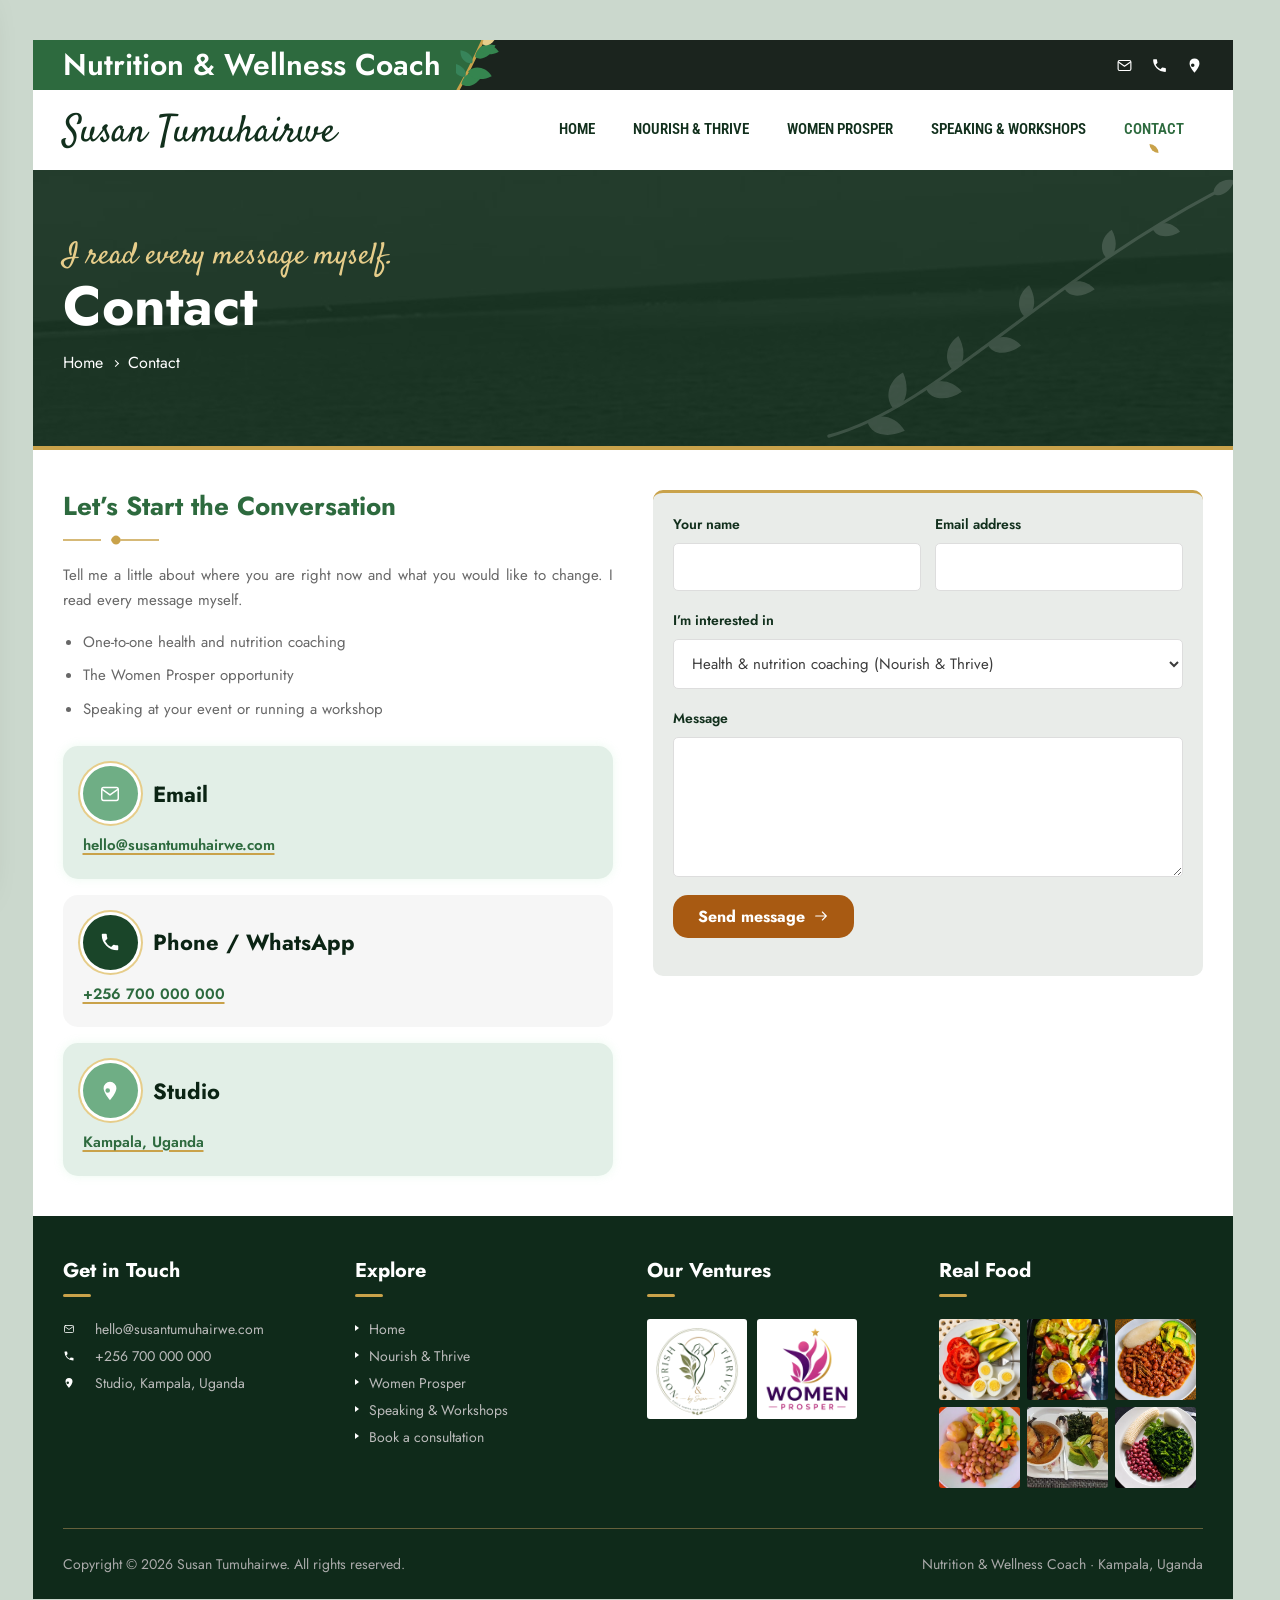
==== site/contact.html @ 92484adb "Susan Tumuhairwe website on the Skyline Blueprint Five-page static site (Home, Nourish & Thrive, Wom" ====
<!doctype html>
<html lang="en" data-venture="susan">
<head>
  <meta charset="utf-8">
  <meta name="viewport" content="width=device-width, initial-scale=1">
  <title>Contact | Susan Tumuhairwe</title>
  <meta name="description" content="Book a consultation with Susan Tumuhairwe, or ask about the Women Prosper opportunity, speaking and workshops.">
  <meta name="theme-color" content="#2d6a3e">
  <meta property="og:type" content="website">
  <meta property="og:title" content="Contact | Susan Tumuhairwe">
  <meta property="og:description" content="Book a consultation with Susan Tumuhairwe, or ask about the Women Prosper opportunity, speaking and workshops.">
  <meta property="og:image" content="https://cool-cannoli-89234f.netlify.app/images/og-cover.jpg">
  <meta property="og:image:width" content="1200">
  <meta property="og:image:height" content="630">
  <meta name="twitter:card" content="summary_large_image">
  <link rel="icon" href="favicon.svg" type="image/svg+xml">
  <link rel="preload" href="fonts/Jost-var-latin.woff2" as="font" type="font/woff2" crossorigin>
  <link rel="preload" href="fonts/Satisfy-latin.woff2" as="font" type="font/woff2" crossorigin>
  <link rel="preconnect" href="https://fonts.googleapis.com">
  <link rel="preconnect" href="https://fonts.gstatic.com" crossorigin>
  <link href="https://fonts.googleapis.com/css2?family=Roboto+Condensed:wght@600&display=swap" rel="stylesheet">
  <link rel="stylesheet" href="css/fonts.css">
  <link rel="stylesheet" href="css/tokens.css">
  <link rel="stylesheet" href="css/art.css">
  <link rel="stylesheet" href="css/base.css">
  <link rel="stylesheet" href="css/components.css">
  <link rel="stylesheet" href="css/responsive.css">
  <link rel="stylesheet" href="css/client.css">
  <script>document.documentElement.className += ' js';</script>
</head>
<body>
  <a class="skip-link" href="#main">Skip to content</a>
  <div class="site">
    <div class="topbar">
      <p class="topbar__title"><span class="topbar__text">Nutrition &amp; Wellness Coach</span><svg class="topbar__branch" viewBox="0 0 60 50" width="60" height="50" aria-hidden="true" focusable="false"><path class="tb-fill" d="M0 0 H27 C18 20 10 36 2 50 H0 Z"/><path class="tb-stem" d="M2 50 C10 36 18 20 27 0" fill="none"/><path class="tb-leaf" d="M0 0 C 5 -9 19 -12 30 -2 C 19 8 5 9 0 0 Z" transform="translate(5.4 44.0) rotate(-22) scale(0.82)"/><path class="tb-leaf2" d="M0 0 C 5 -9 19 -12 30 -2 C 19 8 5 9 0 0 Z" transform="translate(9.2 36.8) rotate(-128) scale(0.6)"/><path class="tb-leaf" d="M0 0 C 5 -9 19 -12 30 -2 C 19 8 5 9 0 0 Z" transform="translate(12.2 31.2) rotate(16) scale(0.8)"/><path class="tb-leaf2" d="M0 0 C 5 -9 19 -12 30 -2 C 19 8 5 9 0 0 Z" transform="translate(16.1 23.2) rotate(-128) scale(0.58)"/><path class="tb-leaf" d="M0 0 C 5 -9 19 -12 30 -2 C 19 8 5 9 0 0 Z" transform="translate(19.1 17.0) rotate(-26) scale(0.78)"/><path class="tb-leaf" d="M0 0 C 5 -9 19 -12 30 -2 C 19 8 5 9 0 0 Z" transform="translate(23.3 8.2) rotate(14) scale(0.66)"/><path class="tb-tip" d="M0 0 C 5 -9 19 -12 30 -2 C 19 8 5 9 0 0 Z" transform="translate(26.7 4.6) rotate(-34) scale(.62)"/></svg></p>
      <ul class="topbar__social"><li><a href="mailto:hello@susantumuhairwe.com" aria-label="Email Susan"><svg class="icon icon--stroke" aria-hidden="true"><use href="#i-mail"></use></svg></a></li><li><a href="tel:+256700000000" aria-label="Call Susan"><svg class="icon" aria-hidden="true"><use href="#i-phone"></use></svg></a></li><li><a href="https://maps.google.com/?q=Kampala,Uganda" aria-label="Studio location, Kampala"><svg class="icon" aria-hidden="true"><use href="#i-pin"></use></svg></a></li></ul>
    </div>
    <header class="header">
      <a class="brand" href="index.html" aria-label="Susan Tumuhairwe, home">
        <span class="brand__text">Susan Tumuhairwe</span>
      </a>
      <nav class="nav" aria-label="Primary">
        <ul class="nav__list"><li class="nav__item"><a class="nav__link" href="index.html">Home</a></li><li class="nav__item"><a class="nav__link" href="nourish-and-thrive.html">Nourish &amp; Thrive</a><ul class="panel"><li><a class="panel__link" href="nourish-and-thrive.html#approach">My approach</a></li><li><a class="panel__link" href="nourish-and-thrive.html#areas">Six areas I work in</a></li><li><a class="panel__link" href="nourish-and-thrive.html#meals">Real food, real meals</a></li><li><a class="panel__link" href="nourish-and-thrive.html#stories">Client stories</a></li></ul></li><li class="nav__item"><a class="nav__link" href="women-prosper.html">Women Prosper</a><ul class="panel"><li><a class="panel__link" href="women-prosper.html#gain">What you&rsquo;ll gain</a></li><li><a class="panel__link" href="women-prosper.html#stories">Success stories</a></li></ul></li><li class="nav__item"><a class="nav__link" href="speaking-and-workshops.html">Speaking &amp; Workshops</a><ul class="panel"><li><a class="panel__link" href="speaking-and-workshops.html#expertise">Areas of expertise</a></li><li><a class="panel__link" href="speaking-and-workshops.html#feedback">Client feedback</a></li></ul></li><li class="nav__item"><a class="nav__link" aria-current="page" href="contact.html">Contact</a></li></ul>
        <button class="icon-btn nav__toggle" type="button" aria-label="Open menu" data-drawer-open><svg class="icon icon--stroke" aria-hidden="true"><use href="#i-menu"></use></svg></button>
      </nav>
    </header>
    <section class="banner banner--branch" aria-label="Page title" style="background-image:url(images/banner-shore.jpg)">
      <div class="banner__text"><p class="banner__kicker">I read every message myself.</p><h1 class="banner__title">Contact</h1><ol class="crumbs"><li><a href="index.html">Home</a></li><li>Contact</li></ol></div>
      <span class="banner__branch" aria-hidden="true"></span>
    </section>
    <main id="main">
<section class="section container"><div class="grid grid--2 contact-layout" style="gap:40px;align-items:start">
          <div>
            <div class="prose">
              <h2 class="heading-blue">Let&rsquo;s Start the Conversation</h2>
              <p>Tell me a little about where you are right now and what you would like to change. I read every message myself.</p>
              <ul class="hide-m">
                <li>One-to-one health and nutrition coaching</li>
                <li>The Women Prosper opportunity</li>
                <li>Speaking at your event or running a workshop</li>
              </ul>
            </div>
            <div class="grid rail" data-rail="Contact details" style="gap:16px;margin-top:24px"><div class="infobox infobox--tint-blue"><span class="infobox__icon"><svg class="icon icon--stroke" aria-hidden="true"><use href="#i-mail"></use></svg></span><h3 class="infobox__title">Email</h3><p class="infobox__text"><a href="mailto:hello@susantumuhairwe.com">hello@susantumuhairwe.com</a></p></div><div class="infobox infobox--tint-grey infobox--dark-icon"><span class="infobox__icon"><svg class="icon" aria-hidden="true"><use href="#i-phone"></use></svg></span><h3 class="infobox__title">Phone / WhatsApp</h3><p class="infobox__text"><a href="tel:+256700000000">+256 700 000 000</a></p></div><div class="infobox infobox--tint-blue"><span class="infobox__icon"><svg class="icon" aria-hidden="true"><use href="#i-pin"></use></svg></span><h3 class="infobox__title">Studio</h3><p class="infobox__text"><a href="https://maps.google.com/?q=Kampala,Uganda">Kampala, Uganda</a></p></div></div>
          </div>
          <div class="panel-grey"><form class="form" name="contact" method="POST" action="contact.html" data-netlify="true" netlify-honeypot="bot-field" novalidate data-contact-form data-success="Thank you. Your message has been sent, and I will reply personally.">
            <input type="hidden" name="form-name" value="contact">
            <p class="visually-hidden"><label>Leave this empty: <input name="bot-field" tabindex="-1" autocomplete="off"></label></p>
            <div class="form__row">
              <div class="form__field"><label class="form__label" for="cf-name">Your name</label>
                <input class="form__input" id="cf-name" name="name" type="text" autocomplete="name" required>
                <p class="form__error" hidden>Please tell me your name.</p></div>
              <div class="form__field"><label class="form__label" for="cf-email">Email address</label>
                <input class="form__input" id="cf-email" name="email" type="email" autocomplete="email" inputmode="email" required>
                <p class="form__error" hidden>Please enter a valid email address.</p></div>
            </div>
            <div class="form__field"><label class="form__label" for="cf-topic">I&rsquo;m interested in</label>
              <select class="form__select form__input" id="cf-topic" name="topic" data-query-select="topic">
                <option value="coaching">Health &amp; nutrition coaching (Nourish &amp; Thrive)</option>
                <option value="prosper">The Women Prosper opportunity</option>
                <option value="speaking">Speaking or a workshop</option>
                <option value="other">Something else</option>
              </select></div>
            <div class="form__field"><label class="form__label" for="cf-message">Message</label>
              <textarea class="form__textarea form__input" id="cf-message" name="message" rows="4" required></textarea>
              <p class="form__error" hidden>Please add a short message.</p></div>
            <div><button class="btn-pill btn-pill--orange" type="submit">Send message <svg class="icon icon--stroke" aria-hidden="true"><use href="#i-arrow-right"></use></svg></button></div>
            <p class="form__status" role="status" aria-live="polite" data-form-status></p>
          </form></div>
        </div></section>
    </main>
    <footer class="footer">
      <div class="footer__grid">
        <div>
          <h3 class="footer__title">Get in Touch</h3>
          <ul class="footer__list">
            <li><svg class="icon icon--stroke" aria-hidden="true"><use href="#i-mail"></use></svg><a href="mailto:hello@susantumuhairwe.com">hello@susantumuhairwe.com</a></li>
            <li><svg class="icon" aria-hidden="true"><use href="#i-phone"></use></svg><a href="tel:+256700000000">+256 700 000 000</a></li>
            <li><svg class="icon" aria-hidden="true"><use href="#i-pin"></use></svg><a href="https://maps.google.com/?q=Kampala,Uganda">Studio, Kampala, Uganda</a></li>
          </ul>
        </div>
        <div>
          <h3 class="footer__title">Explore</h3>
          <ul class="footer__list footer__links">
            <li><a href="index.html">Home</a></li>
            <li><a href="nourish-and-thrive.html">Nourish &amp; Thrive</a></li>
            <li><a href="women-prosper.html">Women Prosper</a></li>
            <li><a href="speaking-and-workshops.html">Speaking &amp; Workshops</a></li>
            <li><a href="contact.html">Book a consultation</a></li>
          </ul>
        </div>
        <div>
          <h3 class="footer__title">Our Ventures</h3>
          <div class="footer__logos">
            <a href="nourish-and-thrive.html" aria-label="Nourish &amp; Thrive"><img src="images/logo-nourish-and-thrive.webp" alt="" loading="lazy" width="100" height="106"></a>
            <a href="women-prosper.html" aria-label="Women Prosper"><img src="images/logo-women-prosper.webp" alt="" loading="lazy" width="100" height="100"></a>
          </div>
        </div>
        <div class="footer__food">
          <h3 class="footer__title">Real Food</h3>
          <div class="footer__photos"><a href="nourish-and-thrive.html#meals"><img src="images/p013-meal-tomato-egg.webp" alt="Tomato, avocado and boiled egg" loading="lazy" width="81" height="81"></a><a href="nourish-and-thrive.html#meals"><img src="images/p010-meal-salad-box.webp" alt="Mixed salad lunch box" loading="lazy" width="81" height="81"></a><a href="nourish-and-thrive.html#meals"><img src="images/p014-meal-beans-posho.webp" alt="Beans, posho and avocado" loading="lazy" width="81" height="81"></a><a href="nourish-and-thrive.html#meals"><img src="images/p011-meal-beans-veg.webp" alt="Beans and mixed vegetables" loading="lazy" width="81" height="81"></a><a href="nourish-and-thrive.html#meals"><img src="images/p016-meal-fish-plantain.webp" alt="Fish stew and plantain" loading="lazy" width="81" height="81"></a><a href="nourish-and-thrive.html#meals"><img src="images/p012-meal-breakfast.webp" alt="A balanced breakfast plate" loading="lazy" width="81" height="81"></a></div>
        </div>
      </div>
      <div class="footer__small">
        <span>Copyright &copy; <span data-year>2026</span> Susan Tumuhairwe. All rights reserved.</span>
        <span>Nutrition &amp; Wellness Coach &middot; Kampala, Uganda</span>
      </div>
    </footer>
  </div>
  <div class="drawer-scrim" data-drawer-close></div>
  <aside class="drawer" aria-label="Menu">
    <div class="drawer__bar"><button class="drawer__close" type="button" aria-label="Close menu" data-drawer-close><svg class="icon icon--stroke" aria-hidden="true"><use href="#i-close"></use></svg></button></div>
    <ul class="drawer__list"><li class="drawer__item"><div class="drawer__row"><a class="drawer__link" href="index.html">Home</a></div></li><li class="drawer__item"><div class="drawer__row"><a class="drawer__link" href="nourish-and-thrive.html">Nourish &amp; Thrive</a><button class="drawer__more" type="button" aria-expanded="false" aria-label="Toggle Nourish &amp; Thrive submenu"><svg class="icon" aria-hidden="true"><use href="#i-chevron-right"></use></svg></button></div><div class="drawer__sub"><a href="nourish-and-thrive.html#approach">My approach</a><a href="nourish-and-thrive.html#areas">Six areas I work in</a><a href="nourish-and-thrive.html#meals">Real food, real meals</a><a href="nourish-and-thrive.html#stories">Client stories</a></div></li><li class="drawer__item"><div class="drawer__row"><a class="drawer__link" href="women-prosper.html">Women Prosper</a><button class="drawer__more" type="button" aria-expanded="false" aria-label="Toggle Women Prosper submenu"><svg class="icon" aria-hidden="true"><use href="#i-chevron-right"></use></svg></button></div><div class="drawer__sub"><a href="women-prosper.html#gain">What you&rsquo;ll gain</a><a href="women-prosper.html#stories">Success stories</a></div></li><li class="drawer__item"><div class="drawer__row"><a class="drawer__link" href="speaking-and-workshops.html">Speaking &amp; Workshops</a><button class="drawer__more" type="button" aria-expanded="false" aria-label="Toggle Speaking &amp; Workshops submenu"><svg class="icon" aria-hidden="true"><use href="#i-chevron-right"></use></svg></button></div><div class="drawer__sub"><a href="speaking-and-workshops.html#expertise">Areas of expertise</a><a href="speaking-and-workshops.html#feedback">Client feedback</a></div></li><li class="drawer__item"><div class="drawer__row"><a class="drawer__link" href="contact.html">Contact</a></div></li></ul>
  </aside>
  <nav class="tabbar" aria-label="Quick navigation"><a class="tabbar__item" href="index.html"><span class="tabbar__glyph"><svg class="icon icon--stroke" aria-hidden="true"><use href="#i-home"></use></svg></span><span class="tabbar__label">Home</span></a><a class="tabbar__item" href="nourish-and-thrive.html"><span class="tabbar__glyph"><img src="images/logo-nourish-and-thrive.webp" alt="" width="28" height="28"></span><span class="tabbar__label">Nourish</span></a><a class="tabbar__item" href="women-prosper.html"><span class="tabbar__glyph"><img src="images/logo-women-prosper.webp" alt="" width="28" height="28"></span><span class="tabbar__label">Prosper</span></a><a class="tabbar__item" href="speaking-and-workshops.html"><span class="tabbar__glyph"><svg class="icon icon--stroke" aria-hidden="true"><use href="#i-mic"></use></svg></span><span class="tabbar__label">Speaking</span></a><a class="tabbar__item" href="contact.html" aria-current="page"><span class="tabbar__glyph"><svg class="icon icon--stroke" aria-hidden="true"><use href="#i-chat"></use></svg></span><span class="tabbar__label">Contact</span></a></nav>
  <button class="to-top" type="button" aria-label="Back to top"><svg class="icon icon--stroke" aria-hidden="true"><use href="#i-arrow-up"></use></svg></button>
  <script src="js/icons.js"></script>
  <script src="js/main.js"></script>
  <script src="js/client.js"></script>
</body>
</html>
---- site/css/fonts.css ----
/* Self-hosted fonts.
   Jost (SIL Open Font License, ../fonts/Jost-OFL.txt): one variable file, weights 100 to 900, Latin subset, about 25 KB.
   Satisfy (Apache 2.0, ../fonts/Satisfy-LICENSE.txt): Latin subset, about 23 KB. Used ONLY for the name and quotations. */
@font-face {
  font-family: "Jost";
  src: url("../fonts/Jost-var-latin.woff2") format("woff2");
  font-weight: 100 900;
  font-style: normal;
  font-display: swap;
}
@font-face {
  font-family: "Satisfy";
  src: url("../fonts/Satisfy-latin.woff2") format("woff2");
  font-weight: 400;
  font-style: normal;
  font-display: swap;
}
---- site/css/tokens.css ----
/* ==========================================================================
   SUSAN TUMUHAIRWE: DESIGN TOKENS (Skyline Blueprint, rebranded)
   Single source of truth. Every colour, size, radius and shadow used by the
   components is defined here and measured from the reference site.
   Per client: change the BRAND block (and --backdrop-image). Page sprinkles are at the bottom.
   ========================================================================== */

:root {
  /* ---------- BRAND (swap these per client) ---------- */
  --c-primary:       #2d6a3e;  /* links, headings accent, active states, table headers */
  --c-primary-2:     #2f7142;  /* buttons, active tabs, mobile bar (near-identical twin) */
  --c-accent:        #35854f;  /* hover, highlights */
  --c-navy:          #12301d;  /* nav text, strong headings, buttons text */
  --c-navy-deep:     #0f2a1a;  /* footer background */
  --c-nav-active:    #2d6a3e;  /* active / hover menu item */

  /* Tile ramp: five steps, dark anchor first, then light to deep */
  --c-tile-1:        #000000;
  --c-tile-2:        #37845a;
  --c-tile-3:        #2d6a3e;
  --c-tile-4:        #235a34;
  --c-tile-5:        #1a4529;

  /* ---------- SPRINKLE (small accents only; the palette above stays green on every page) ---------- */
  --c-gold:          #c9a24a;  /* the gold arc in both logos */
  --c-gold-deep:     #8f6410;
  --c-sprinkle:      #c9a24a;  /* accent used for leaf marks, dividers, rail dots, the banner tagline: gold by default */
  --c-sprinkle-soft: #e6cd8a;  /* the same accent, light enough to read on dark green */

  /* ---------- NEUTRALS ---------- */
  --c-ink:           #1b241e;  /* top bar, search overlay */
  --c-ink-line:      #2f3d34;  /* footer divider */
  --c-banner-fallback:#1d2b22; /* banner colour behind the photo */
  --c-text:          #676767;  /* body copy */
  --c-text-strong:   #3c3c3c;
  --c-text-table:    #606060;
  --c-text-muted:    #999999;
  --c-text-on-dark:  #bbbbbb;  /* footer links */
  --c-text-on-dark-2:#aaaaaa;  /* footer small print */
  --c-surface:       #ffffff;
  --c-surface-grey:  #e9ece9;  /* quick-link strip, grey panels */
  --c-surface-row:   #eef0ee;  /* table rows */
  --c-surface-soft:  #f4f6f4;  /* idle accordion, button rows */
  --c-surface-warm:  #f6f3ee;  /* sidebar widget box */
  --c-line:          #e6e6e6;
  --c-frame:         #c1b9b3;  /* 5px frame around feature photos */

  /* ---------- TINTS & SEMANTIC ---------- */
  --c-tint-blue:     rgba(111, 174, 133, 0.20);
  --c-tint-grey:     rgba(207, 207, 207, 0.20);
  --c-icon-circle:   #6fae85;  /* light-blue icon disc */
  --c-infobox-title: #0b2414;
  --c-cta-orange:    #a85a12;
  --c-cta-blue:      #2f7142;
  --c-download:      #2f7142;  /* file-library download button */
  --c-readmore:      #2f7142;  /* "Read More" on post lists */

  /* News category chips (overlay bar = same colour at 50%) */
  --c-chip-trending: #2f7d4b;
  --c-chip-media:    #a8306f;
  --c-chip-events:   #a85a12;
  --c-caption-bar:   rgba(18, 48, 29, 0.55);
  --c-bar-trending:  #1a4529;  /* caption bar base for the first news category */
  --c-on-dark-hover: #bfe3c9;  /* link hover on dark photo areas (breadcrumbs) */
  --c-photo-bg:      #dfe7e0;  /* flat fill shown behind photos until they load / when missing */
  --c-line-warm:     #e7e2da;  /* hairlines inside the warm sidebar widget */
  --c-file-pdf:      #c80000;  /* file-type badges (universal conventions) */
  --c-file-doc:      #2b579a;
  --c-file-xls:      #217346;
  --c-error:         #b3261e;  /* form validation */
  --c-border-input:  #dddddd;

  /* ---------- TYPE ---------- */
  --font-body:  "Jost", system-ui, -apple-system, "Segoe UI", Arial, sans-serif;
  --font-nav:   "Roboto Condensed", "Arial Narrow", Arial, sans-serif;
  --font-script: "Satisfy", "Segoe Script", "Brush Script MT", cursive;   /* the name Susan Tumuhairwe, and quotations only */

  --fs-banner-title: 55px;   /* inner-page H1 (lh 71.5px) */
  --fs-topbar:       30px;   /* organisation name on the top bar */
  --fs-h2:           30px;   /* article / post titles */
  --fs-h-section:    26px;   /* in-content blue headings */
  --fs-h-card:       22px;   /* service card + info box titles */
  --fs-tile:         21px;   /* quick-link tile titles */
  --fs-footer-h:     20px;
  --fs-lead:         17px;   /* side menu, team role */
  --fs-btn:          16px;
  --fs-body:         15px;   /* body + nav */
  --fs-small:        14px;   /* table cells, footer, mega-menu links */
  --fs-xs:           13px;   /* file library, widgets */

  --lh-body:   1.7;          /* 25.5px at 15px */
  --lh-service: 27px;

  /* ---------- LAYOUT ---------- */
  --page-w:        1200px;   /* the boxed white page */
  --page-gap-top:  40px;     /* sky visible above the box */
  --gutter:        30px;     /* inner side padding => 1140px content column */
  --topbar-h:      50px;
  --header-h:      80px;
  --banner-h:      280px;
  --hero-h:        435px;
  --section-pad:   40px;
  --tile-w:        228px;
  --tile-h:        246px;
  --sidebar-w:     319px;
  --sidemenu-w:    276px;

  /* ---------- SHAPE ---------- */
  --r-xs:   3px;    /* tiles, post images, widget box, accordion */
  --r-sm:   4px;    /* read-more */
  --r-md:   5px;    /* search button */
  --r-lg:   8px;    /* download button */
  --r-card: 10px;   /* info boxes */
  --r-pill: 15px;   /* CTA buttons, tabs, feature cards, photo frame */
  --r-round: 100%;  /* icon discs, portraits, header icon buttons */

  /* ---------- ELEVATION ---------- */
  --sh-header: 0 0 30px 0 rgba(0, 0, 0, 0.20);   /* sticky header + mega menu */
  --sh-card:   0 0 40px 0 rgba(0, 0, 0, 0.10);   /* service cards, round badges */
  --sh-soft:   0 0 10px 0 rgba(0, 0, 0, 0.15);
  --sh-tint:   0 0 10px 0 rgba(150, 229, 170, 0.18);
  --sh-drawer: 0 0 35px -10px rgba(0, 0, 0, 0.25);

  /* ---------- MOTION ---------- */
  --t-fast:  0.2s linear;       /* menus */
  --t-base:  0.3s ease-in-out;  /* tiles, cards */
  --t-drawer: 0.3s ease-out;    /* mobile drawer */

  /* ---------- PAGE BACKDROP ---------- */
  /* Flat colour by default. For a client with a suitable wide, calm photo (2400px+),
     set --backdrop-image: url("../img/backdrop.jpg"). No gradients anywhere in the system. */
  --c-backdrop:      #cbd8cd;
  --backdrop-image:  none;
  --hero-image:      none;     /* per-slide photos are set inline on each .hero__slide */
  --banner-image:    none;     /* per-page: style="--banner-image:url(img/banner.jpg)" (pre-darkened photo) */
}

/* ==========================================================================
   PAGE SPRINKLES: <html data-venture="...">. The palette is the same green on every page.
   Each venture page borrows ONE small accent from its logo. Flat colours only.
   ========================================================================== */
:root[data-venture="nourish"] {            /* Nourish & Thrive: the olive leaf of its logo */
  --c-sprinkle: #8aa64a; --c-sprinkle-soft: #d3e3a4;
}
:root[data-venture="prosper"] {            /* Women Prosper: the pink of its logo (never the purple) */
  --c-cta-orange: #a8306f; --c-sprinkle: #d05a9e; --c-sprinkle-soft: #f4bddb;
}
---- site/css/art.css ----
/* GENERATED by tools/make_art.py: do not edit by hand. Flat shapes only, no gradients. */
:root {
  --art-divider: url("data:image/svg+xml,%3Csvg xmlns=%22http://www.w3.org/2000/svg%22 viewBox=%220 0 96 14%22%3E%3Cpath d=%22M0 7H38M58 7H96%22 stroke=%22%23000%22 stroke-width=%221.4%22/%3E%3Cpath d=%22M48 7 C 46 1 40 1 38 7 C 40 13 46 13 48 7 Z%22 fill=%22%23000%22 transform=%22translate(10 0)%22/%3E%3C/svg%3E");
  --art-branch:  url("data:image/svg+xml,%3Csvg xmlns=%22http://www.w3.org/2000/svg%22 viewBox=%220 0 420 280%22%3E%3Cpath d=%22M10 270 C120 240 220 120 400 24%22 fill=%22none%22 stroke=%22%23000%22 stroke-width=%223.2%22 stroke-linecap=%22round%22/%3E%3Cpath d=%22M0 0 C 5 -9 19 -12 30 -2 C 19 8 5 9 0 0 Z%22 fill=%22%23000%22 transform=%22translate(49.3 255.5) rotate(17.4) scale(1.29)%22/%3E%3Cpath d=%22M0 0 C 5 -9 19 -12 30 -2 C 19 8 5 9 0 0 Z%22 fill=%22%23000%22 transform=%22translate(75.5 242.1) rotate(-71.3) scale(1.26)%22/%3E%3Cpath d=%22M0 0 C 5 -9 19 -12 30 -2 C 19 8 5 9 0 0 Z%22 fill=%22%23000%22 transform=%22translate(108.7 221.8) rotate(8.7) scale(1.21)%22/%3E%3Cpath d=%22M0 0 C 5 -9 19 -12 30 -2 C 19 8 5 9 0 0 Z%22 fill=%22%23000%22 transform=%22translate(136.0 203.1) rotate(-77.4) scale(1.17)%22/%3E%3Cpath d=%22M0 0 C 5 -9 19 -12 30 -2 C 19 8 5 9 0 0 Z%22 fill=%22%23000%22 transform=%22translate(171.4 177.2) rotate(5.3) scale(1.12)%22/%3E%3Cpath d=%22M0 0 C 5 -9 19 -12 30 -2 C 19 8 5 9 0 0 Z%22 fill=%22%23000%22 transform=%22translate(208.9 149.2) rotate(-78.7) scale(1.08)%22/%3E%3Cpath d=%22M0 0 C 5 -9 19 -12 30 -2 C 19 8 5 9 0 0 Z%22 fill=%22%23000%22 transform=%22translate(248.8 119.8) rotate(6.2) scale(1.03)%22/%3E%3Cpath d=%22M0 0 C 5 -9 19 -12 30 -2 C 19 8 5 9 0 0 Z%22 fill=%22%23000%22 transform=%22translate(291.9 89.6) rotate(-76.1) scale(0.98)%22/%3E%3Cpath d=%22M0 0 C 5 -9 19 -12 30 -2 C 19 8 5 9 0 0 Z%22 fill=%22%23000%22 transform=%22translate(338.5 59.4) rotate(10.3) scale(0.93)%22/%3E%3Cpath d=%22M0 0 C 5 -9 19 -12 30 -2 C 19 8 5 9 0 0 Z%22 fill=%22%23000%22 transform=%22translate(400.0 24.0) rotate(-28.1) scale(0.84)%22/%3E%3C/svg%3E");
}
---- site/css/base.css ----
/* ==========================================================================
   SKYLINE BLUEPRINT: BASE (reset, typography, page shell)
   ========================================================================== */

*, *::before, *::after { box-sizing: border-box; }

html { scroll-behavior: smooth; -webkit-text-size-adjust: 100%; }

body {
  margin: 0;
  font-family: var(--font-body);
  font-size: var(--fs-body);
  font-weight: 400;
  line-height: var(--lh-body);
  color: var(--c-text);
  background-color: var(--c-backdrop);
  background-image: var(--backdrop-image);
  background-size: cover;
  background-position: center top;
  background-attachment: fixed;
  background-repeat: no-repeat;
  -webkit-font-smoothing: antialiased;
}

img, svg, video { max-width: 100%; }
img { display: block; height: auto; }

a { color: var(--c-primary); text-decoration: none; transition: color var(--t-fast); }
a:hover { color: var(--c-accent); }

h1, h2, h3, h4, h5, h6 {
  font-family: var(--font-body);
  font-weight: 700;
  color: var(--c-navy);
  line-height: 1.25;
  margin: 0 0 14px;
}
p { margin: 0 0 16px; }
ul, ol { margin: 0 0 16px; padding-left: 20px; }
hr { border: 0; border-top: 1px solid var(--c-line); margin: 24px 0; }

:focus-visible { outline: 3px solid var(--c-accent); outline-offset: 2px; }

.skip-link {
  position: absolute; left: -999px; top: 8px; z-index: 100000;
  background: var(--c-ink); color: #fff; padding: 10px 16px; border-radius: var(--r-xs);
}
.skip-link:focus { left: 8px; color: #fff; }

.visually-hidden {
  position: absolute !important; width: 1px; height: 1px; overflow: hidden;
  clip: rect(0 0 0 0); white-space: nowrap;
}

/* ---------- Icons (inline SVG sprite injected by js/icons.js) ---------- */
.icon { width: 1em; height: 1em; fill: currentColor; flex: none; vertical-align: -0.125em; }
.icon--stroke { fill: none; stroke: currentColor; stroke-width: 1.6; stroke-linecap: round; stroke-linejoin: round; }

/* ---------- Page shell ---------- */
/* The boxed white page that floats over the backdrop */
.site {
  width: min(var(--page-w), 100%);
  margin: var(--page-gap-top) auto;
  background: var(--c-surface);
  position: relative;
}

[id] { scroll-margin-top: 96px; }  /* anchors clear the sticky header */

.container { padding-left: var(--gutter); padding-right: var(--gutter); }

.section { padding-top: var(--section-pad); padding-bottom: var(--section-pad); }
.section--flush-top { padding-top: 0; }
.section--grey { background: var(--c-surface-grey); }

/* Grid helpers */
.grid { display: grid; gap: 20px; }
.grid--2 { grid-template-columns: repeat(2, minmax(0, 1fr)); }
.grid--3 { grid-template-columns: repeat(3, minmax(0, 1fr)); }
.grid--4 { grid-template-columns: repeat(4, minmax(0, 1fr)); }
.grid--center { align-items: center; }

/* ---------- Prose ---------- */
.prose { color: var(--c-text); }
.prose p { text-align: justify; line-height: 25.5px; }
.prose a:not([class]) { text-decoration: underline; }
.prose ul { list-style: disc; }
.prose li { margin-bottom: 8px; }
.prose h2, .prose h3 { color: var(--c-primary); font-size: var(--fs-h-section); }

.heading-blue {
  color: var(--c-primary);
  font-size: var(--fs-h-section);
  font-weight: 700;
  margin-bottom: 16px;
}
.heading-centre { text-align: center; }

/* Feature photo: 15px radius, warm 5px frame */
.photo-frame {
  border-radius: var(--r-pill);
  border: 5px solid var(--c-frame);
  width: 100%;
  object-fit: cover;
}
---- site/css/components.css ----
/* ==========================================================================
   SKYLINE BLUEPRINT: COMPONENTS
   Every value traces to tokens.css. Measurements come from the reference
   site at 1200px page width.
   ========================================================================== */

/* ======================================================================
   1. TOP BAR: organisation name on an angled accent tab + social icons
   ====================================================================== */
.topbar {
  height: var(--topbar-h);
  background: var(--c-ink);
  display: flex; align-items: stretch; justify-content: space-between;
  overflow: hidden;
}
.topbar__title {
  display: flex; align-items: center;
  margin: 0;
  padding: 0 64px 0 var(--gutter);
  background: var(--c-primary);
  color: #fff;
  font-family: var(--font-body);
  font-size: var(--fs-topbar);
  font-weight: 600;
  line-height: 1;
  white-space: nowrap;
  /* 26deg slant on the right edge: tan(26deg) x 50px = 24px */
  clip-path: polygon(0 0, 100% 0, calc(100% - 24px) 100%, 0 100%);
}
.topbar__social { display: flex; align-items: center; gap: 18px; list-style: none; margin: 0; padding: 0 var(--gutter) 0 0; }
.topbar__social a { display: grid; place-items: center; color: #fff; font-size: 17px; }
.topbar__social a:hover { color: var(--c-accent); }

/* ======================================================================
   2. HEADER + PRIMARY NAV
   ====================================================================== */
.header {
  height: var(--header-h);
  background: var(--c-surface);
  display: flex; align-items: center; justify-content: space-between;
  padding: 0 var(--gutter);
  position: relative;
  z-index: 50;
}
.header__spacer { height: 0; }

.brand { display: flex; align-items: center; gap: 10px; color: var(--c-navy); }
.brand:hover { color: var(--c-navy); }
.brand img, .brand svg { height: 56px; width: auto; }
.brand__text { font-weight: 700; font-size: 20px; line-height: 1.1; }

.nav { display: flex; align-items: center; height: 100%; }
.nav__list { display: flex; height: 100%; list-style: none; margin: 0; padding: 0; }
.nav__item { position: relative; height: 100%; }
.nav__link {
  display: flex; align-items: center; height: 100%;
  padding: 0 19px;
  font-family: var(--font-nav);
  font-size: var(--fs-body);
  font-weight: 600;
  text-transform: uppercase;
  color: var(--c-navy);
  position: relative;
}
.nav__link:hover,
.nav__item:hover > .nav__link,
.nav__link[aria-current="page"] { color: var(--c-nav-active); }
.nav__link[aria-current="page"]::after {
  content: ""; position: absolute; left: 19px; right: 19px; bottom: 22px; height: 2px;
  background: var(--c-nav-active);
}

/* Header icon buttons: 40px circle with a thin navy ring */
.icon-btn {
  display: grid; place-items: center;
  width: 40px; height: 40px; flex: none;
  border: 1px solid var(--c-navy); border-radius: var(--r-round);
  background: transparent; color: var(--c-navy);
  font-size: 14px; cursor: pointer;
  transition: background var(--t-fast), color var(--t-fast);
}
.icon-btn:hover { background: var(--c-navy); color: #fff; }
.nav__search { margin-left: 14px; }
.nav__toggle { display: none; }

/* Dropdown + mega panel (white, soft shadow, slides up 10px) */
.panel {
  position: absolute; top: 100%; left: 0; z-index: 6;
  min-width: 260px;
  background: var(--c-surface);
  box-shadow: var(--sh-header);
  opacity: 0; visibility: hidden; transform: translateY(10px);
  transition: transform var(--t-fast), opacity var(--t-fast), visibility var(--t-fast);
  list-style: none; margin: 0; padding: 20px 0;
}
.nav__item:hover > .panel,
.nav__item:focus-within > .panel { opacity: 1; visibility: visible; transform: none; }

/* Two-column mega panel, 645px wide, pinned to the header not the item */
.nav__item--mega { position: static; }
.panel--mega {
  left: 58px; width: 645px; min-width: 0; padding: 0;
  display: grid; grid-template-columns: 1fr 1fr;
}
.panel__col { padding: 0 0 20px; list-style: none; margin: 0; }
.panel__col + .panel__col { border-left: 1px solid var(--c-line); }
.panel__heading {
  display: block; padding: 30px 20px 0; margin-bottom: 20px;
  font-size: 18px; line-height: 22px; font-weight: 400; color: var(--c-navy);
}
.panel__list { list-style: none; margin: 0; padding: 0; }
.panel__link {
  display: block; position: relative;
  padding: 5px 20px 6px 36px;
  font-size: var(--fs-small); line-height: 22px; color: var(--c-text);
}
.panel__link::before {
  content: ""; position: absolute; left: 22px; top: 12px;
  border-left: 4px solid currentColor; border-top: 3px solid transparent; border-bottom: 3px solid transparent;
}
.panel__link:hover { color: var(--c-primary); }

/* Sticky header: JS adds .is-stuck once the top bar scrolls away */
.header.is-stuck {
  position: fixed; top: 0; left: 50%; transform: translateX(-50%);
  width: min(var(--page-w), 100%);
  z-index: 999;
  box-shadow: var(--sh-header);
  animation: stuck-in .25s ease-out;
}
@keyframes stuck-in { from { opacity: .6; } to { opacity: 1; } }

/* ======================================================================
   3. SEARCH OVERLAY: full screen dark, centred field, close at top right
   ====================================================================== */
.search-overlay {
  position: fixed; inset: 0; z-index: 999999;
  background: rgba(37, 38, 40, 0.99);
  display: grid; place-items: center;
  opacity: 0; visibility: hidden; transition: opacity .25s, visibility .25s;
}
.search-overlay.is-open { opacity: 1; visibility: visible; }
.search-overlay__form {
  display: flex; width: min(832px, calc(100% - 40px)); height: 50px;
  border: 1px solid var(--c-primary);
}
.search-overlay__input {
  flex: 1; min-width: 0; background: transparent; border: 0; outline: 0;
  padding: 0 20px; color: #fff; font: 400 21px var(--font-body);
}
.search-overlay__input::placeholder { color: rgba(255,255,255,.7); }
.search-overlay__go { width: 83px; background: transparent; border: 0; color: #fff; font-size: 18px; cursor: pointer; }
.search-overlay__close {
  position: absolute; top: 30px; right: 30px; width: 20px; height: 20px;
  background: none; border: 0; color: #fff; font-size: 20px; cursor: pointer; padding: 0;
}

/* ======================================================================
   4. MOBILE DRAWER: 270px from the left, blue 40px bar with close
   ====================================================================== */
.drawer-scrim {
  position: fixed; inset: 0; z-index: 9998; background: #000;
  opacity: 0; visibility: hidden; transition: opacity var(--t-drawer), visibility var(--t-drawer);
}
.drawer {
  position: fixed; top: 0; bottom: 0; left: 0; z-index: 9999;
  width: 270px; background: #fff; box-shadow: var(--sh-drawer);
  transform: translateX(-105%); transition: transform var(--t-drawer);
  overflow-y: auto;
}
body.drawer-open .drawer { transform: none; }
body.drawer-open .drawer-scrim { opacity: .5; visibility: visible; }
.drawer__bar { height: 40px; background: var(--c-primary-2); display: flex; justify-content: flex-end; align-items: center; padding: 0 14px; }
.drawer__close { background: none; border: 0; color: #fff; font-size: 14px; cursor: pointer; padding: 6px; }
.drawer__list { list-style: none; margin: 0; padding: 0; }
.drawer__row { display: flex; border-bottom: 1px solid var(--c-line); }
.drawer__link { flex: 1; display: block; padding: 14px; font-size: var(--fs-small); line-height: 20px; font-weight: 700; color: var(--c-text); }
.drawer__more { width: 45px; background: none; border: 0; color: var(--c-text); cursor: pointer; font-size: 11px; }
.drawer__sub { display: none; list-style: none; margin: 0; padding: 0 0 8px 14px; background: #fafafa; border-bottom: 1px solid var(--c-line); }
.drawer__sub a { display: block; padding: 8px 14px; font-size: 13px; color: var(--c-text); }
.drawer__item.is-open > .drawer__sub { display: block; }
.drawer__item.is-open .drawer__more .icon { transform: rotate(90deg); }

/* ======================================================================
   5. HERO SLIDER (home)
   ====================================================================== */
.hero { position: relative; height: var(--hero-h); overflow: hidden; background: var(--c-banner-fallback); }
.hero__slide {
  position: absolute; inset: 0; opacity: 0; transition: opacity .9s ease;
  background-size: cover; background-position: center; background-image: var(--hero-image);
}
.hero__slide.is-active { opacity: 1; }
.hero__caption {
  position: absolute; left: 0; right: 0; bottom: 0;
  min-height: 60px; padding: 12px var(--gutter);
  display: flex; align-items: center; justify-content: center; text-align: center;
  background: var(--c-caption-bar); color: #fff;
  font-size: 14px; font-weight: 700; text-transform: uppercase; letter-spacing: .02em; line-height: 1.35;
}
.hero__caption a { color: #fff; }
.hero__dots { position: absolute; right: 16px; top: 16px; display: flex; gap: 8px; }
.hero__dot { width: 10px; height: 10px; border-radius: 50%; border: 0; padding: 0; background: rgba(255,255,255,.55); cursor: pointer; }
.hero__dot[aria-current="true"] { background: #fff; }

/* ======================================================================
   6. QUICK-LINK TILES: five-up strip on grey, ramped blue
   ====================================================================== */
.quick { background: var(--c-surface-grey); padding: 19px var(--gutter) 20px; }
.quick__grid { display: grid; grid-template-columns: repeat(5, minmax(0, 1fr)); gap: 0; }
.tile {
  display: block; min-height: var(--tile-h);
  padding: 40px 40px 24px;
  color: #fff; transition: transform var(--t-base), filter var(--t-base);
}
.tile:hover { color: #fff; transform: translateY(-4px); filter: brightness(1.08); position: relative; z-index: 1; }
.tile__icon { display: block; width: 55px; height: 55px; margin-bottom: 25px; }
.tile__icon .icon { width: 100%; height: 100%; stroke-width: 1.5; }
.tile__title { margin: 0; color: #fff; font-size: var(--fs-tile); line-height: 24px; font-weight: 700; }
.tile:nth-child(1) { background: var(--c-tile-1); }
.tile:nth-child(2) { background: var(--c-tile-2); }
.tile:nth-child(3) { background: var(--c-tile-3); }
.tile:nth-child(4) { background: var(--c-tile-4); }
.tile:nth-child(5) { background: var(--c-tile-5); }

/* ======================================================================
   7. NEWS MOSAIC (home): 740x360 lead + two 360x170, category chips
   ====================================================================== */
.mosaic { display: grid; grid-template-columns: 740fr 360fr; grid-template-rows: 170px 170px; gap: 20px; padding: 40px 10px; }
.mosaic__lead { grid-row: 1 / span 2; }
.mosaic__item { position: relative; overflow: hidden; background: var(--c-photo-bg) center/cover no-repeat; min-height: 170px; }
.chip {
  position: absolute; z-index: 2; top: 12px; left: 12px;
  display: inline-block; padding: 0 10px; height: 23px; line-height: 23px;
  font-size: 11px; color: #fff; background: var(--c-chip-trending);
}
.mosaic__lead .chip { height: 25px; line-height: 25px; font-size: 14px; left: 25px; }
.chip--media  { background: var(--c-chip-media); }
.chip--events { background: var(--c-chip-events); }
.mosaic__bar {
  position: absolute; z-index: 2; left: 0; right: 0; bottom: 0;
  padding: 6px 15px; min-height: 45px; display: flex; align-items: center;
  background: color-mix(in srgb, var(--bar, var(--c-bar-trending)) 50%, transparent);
}
.mosaic__lead .mosaic__bar { min-height: 58px; padding: 10px 30px; }
.mosaic__bar a { color: #fff; font-size: 14px; font-weight: 700; line-height: 1.3; }
.mosaic__lead .mosaic__bar a { font-size: 16px; }
.mosaic__item[data-cat="media"]  { --bar: var(--c-chip-media); }
.mosaic__item[data-cat="events"] { --bar: var(--c-chip-events); }
.mosaic__item[data-cat="trending"] { --bar: var(--c-bar-trending); }

/* ======================================================================
   8. INNER-PAGE BANNER + BREADCRUMBS
   ====================================================================== */
.banner {
  height: var(--banner-h);
  display: flex; align-items: center;
  padding: 0 var(--gutter);
  background-color: var(--c-banner-fallback);
  background-image: var(--banner-image);
  background-size: cover; background-position: center;
  color: #fff; position: relative; overflow: hidden;
}
.banner__title { margin: 0; color: #fff; font-size: var(--fs-banner-title); line-height: 71.5px; font-weight: 700; }
.crumbs { display: flex; flex-wrap: wrap; align-items: center; gap: 4px; list-style: none; margin: 6px 0 0; padding: 0; font-size: 16px; line-height: 27px; color: #fff; }
.crumbs a { color: #fff; }
.crumbs a:hover { color: var(--c-on-dark-hover); }
.crumbs li + li::before {
  content: ""; display: inline-block; width: 5px; height: 5px; margin: 0 10px 2px 6px;
  border-right: 1.5px solid #fff; border-top: 1.5px solid #fff; transform: rotate(45deg);
}
/* Decorative aircraft placeholder, remove when a photo is set */
.banner__text { position: relative; z-index: 1; }
.banner__art { position: absolute; right: 0; top: 0; bottom: 0; width: 48%; opacity: .55; pointer-events: none; }

/* ======================================================================
   9. BUTTONS
   ====================================================================== */
.btn-pill {                        /* CTA buttons in content: orange / blue */
  display: inline-flex; align-items: center; gap: 8px;
  padding: 8px 25px; border: 0; border-radius: var(--r-pill);
  font: 700 var(--fs-btn)/27px var(--font-body); color: #fff; background: var(--c-cta-blue);
  cursor: pointer; transition: filter var(--t-fast), transform var(--t-fast);
}
.btn-pill:hover { color: #fff; filter: brightness(1.08); transform: translateY(-1px); }
.btn-pill--orange { background: var(--c-cta-orange); }
.btn-pill--blue   { background: var(--c-cta-blue); }
.btn-row { display: flex; flex-wrap: wrap; gap: 20px; margin-top: 20px; }

.btn-dark {                        /* "Search" in file library */
  display: inline-flex; align-items: center; justify-content: center;
  padding: 15px 20px; border: 0; border-radius: var(--r-md);
  background: #000; color: #fff; font: 600 var(--fs-body)/1 var(--font-body); cursor: pointer;
}
.btn-dark:hover { background: var(--c-navy); color: #fff; }

.btn-download {
  display: inline-flex; align-items: center; justify-content: center; gap: 8px;
  width: 140px; height: 32px; padding: 5px; border-radius: var(--r-lg);
  background: var(--c-download); color: #fff; font-size: var(--fs-xs);
}
.btn-download:hover { color: #fff; filter: brightness(1.12); }

.btn-readmore {
  display: inline-block; padding: 6px 12px; border-radius: var(--r-sm);
  background: var(--c-readmore); color: #fff; font-size: var(--fs-small); line-height: 20px;
}
.btn-readmore:hover { color: #fff; filter: brightness(1.08); }

/* ======================================================================
   10. INFO BOX / TINT CARD (Vision, Mission, Core Values, contacts)
   ====================================================================== */
.infobox {
  display: grid; grid-template-columns: 55px 1fr; column-gap: 15px; align-content: start;
  padding: 20px; border-radius: var(--r-card); background: #fff;
}
.infobox:hover { animation: pulse-soft .6s ease-in-out; }   /* reference tags these "hover pulse" */
@keyframes pulse-soft { 25% { transform: scale(1.04); } 75% { transform: scale(.97); } }
.infobox__icon {
  grid-row: 1; display: grid; place-items: center; width: 55px; height: 55px;
  border-radius: var(--r-round); background: var(--c-icon-circle); color: #fff; font-size: 22px;
}
.infobox__title { grid-column: 2; align-self: center; margin: 0; font-size: var(--fs-h-card); line-height: 36px; color: var(--c-infobox-title); }
.infobox__text { grid-column: 1 / -1; margin: 12px 0 0; font-size: var(--fs-body); line-height: 25.5px; }
.infobox--tint-blue { background: var(--c-tint-blue); border-radius: var(--r-pill); box-shadow: var(--sh-tint); }
.infobox--tint-grey { background: var(--c-tint-grey); border-radius: var(--r-pill); }
.infobox--dark-icon .infobox__icon { background: var(--c-tile-5); }

.panel-grey { background: var(--c-surface-grey); border-radius: var(--r-card); padding: 20px; }

/* ======================================================================
   11. PILL TABS
   ====================================================================== */
.tabs__nav { display: flex; flex-wrap: wrap; justify-content: center; gap: 10px; list-style: none; margin: 0 0 20px; padding: 0; }
.tabs__tab {
  display: inline-flex; align-items: center; gap: 8px;
  padding: 10px 20px; border: 0; border-radius: var(--r-pill);
  background: #fff; color: var(--c-navy); font: 700 var(--fs-body)/25px var(--font-body); cursor: pointer;
  transition: background var(--t-fast), color var(--t-fast);
}
.tabs__tab[aria-selected="true"] { background: var(--c-primary-2); color: #fff; }
.tabs__panel[hidden] { display: none; }

/* ======================================================================
   12. ACCORDION
   ====================================================================== */
.accordion { display: grid; gap: 10px; }
.accordion__head {
  width: 100%; display: flex; align-items: center; justify-content: space-between; gap: 16px;
  padding: 22px 26px 22px 34px; border: 0; border-radius: var(--r-xs);
  background: var(--c-surface-soft); color: #333; text-align: left;
  font: 700 14px/30px var(--font-body); cursor: pointer;
}
.accordion__head[aria-expanded="true"] { background: var(--c-primary); color: #fff; }
.accordion__head .icon { transition: transform var(--t-fast); }
.accordion__head[aria-expanded="true"] .icon { transform: rotate(180deg); }
.accordion__body { padding: 33px 35px 11px 33px; font-size: var(--fs-body); line-height: 25px; }
.accordion__body[hidden] { display: none; }

/* ======================================================================
   13. SPEC TABLE (airfield facts): blue header row, grey body rows
   ====================================================================== */
.spec { display: grid; grid-template-columns: repeat(3, minmax(0, 1fr)); gap: 5px; }
.spec__table { width: 100%; border-collapse: separate; border-spacing: 0; background: var(--c-surface-row); align-self: start; }
.spec__table th {
  padding: 15px 20px; text-align: left; background: var(--c-primary); color: #fff;
  font-size: var(--fs-btn); font-weight: 600; line-height: 25px;
}
.spec__table td { padding: 15px 20px; font-size: var(--fs-small); line-height: 23.8px; color: var(--c-text-table); border-bottom: 1px solid #fff; }
.spec__table td strong { color: var(--c-navy); font-weight: 600; }

/* ======================================================================
   14. FILE LIBRARY: search row + document table
   ====================================================================== */
.filesearch { display: flex; gap: 8px; margin-bottom: 20px; }
.filesearch__field { position: relative; flex: 1; }
.filesearch__field .icon { position: absolute; left: 14px; top: 50%; transform: translateY(-50%); color: var(--c-text-muted); font-size: 14px; }
.filesearch__input {
  width: 100%; height: 49px; padding: 0 14px 0 38px;
  border: 1px solid #ddd; border-radius: var(--r-md);
  font: 400 var(--fs-small) var(--font-body); color: var(--c-text);
}
.filesearch__input:focus { outline: 0; border-color: var(--c-primary); box-shadow: 0 0 0 3px rgba(3,103,209,.18); }

.files { width: 100%; border-collapse: collapse; }
.files th {
  padding: 15px 0 15px 10px; text-align: left; font-size: var(--fs-xs); font-weight: 400; color: #666;
  background: #f7f7f7; border-top: 1px solid var(--c-line); border-bottom: 1px solid var(--c-line);
}
.files td { padding: 15px 0 15px 10px; font-size: var(--fs-xs); color: var(--c-text-muted); border-bottom: 1px solid var(--c-line); vertical-align: middle; }
.files tr:hover td { background: #fafafa; }
.files__name { display: flex; align-items: center; gap: 12px; }
.files__name a { color: var(--c-text-table); font-size: var(--fs-xs); }
.files__name a:hover { color: var(--c-primary); }
.files__type { flex: none; width: 24px; height: 28px; border-radius: 2px; background: var(--c-file-pdf); color: #fff; display: grid; place-items: center; font-size: 8px; font-weight: 700; letter-spacing: .02em; }
.files__type--doc { background: var(--c-file-doc); }
.files__type--xls { background: var(--c-file-xls); }

/* ======================================================================
   15. SERVICE CARDS (3-up): photo, round badge, title, copy, arrow bar
   ====================================================================== */
.services { display: grid; grid-template-columns: repeat(3, minmax(0, 1fr)); gap: 30px; }
.service {
  background: #fff; padding: 20px; box-shadow: var(--sh-card);
  display: flex; flex-direction: column; transition: transform var(--t-base);
}
.service:hover { transform: translateY(-4px); }
.service__media { flex: none; position: relative; aspect-ratio: 4 / 3; background: var(--c-photo-bg); }
.service__media img { position: absolute; inset: 0; width: 100%; height: 100%; object-fit: cover; }  /* absolute so portrait photos never stretch the 4:3 box */
.service__badge {
  position: absolute; right: 14px; bottom: -35px; width: 70px; height: 70px;
  border-radius: var(--r-round); background: #fff; box-shadow: var(--sh-card);
  display: grid; place-items: center; color: var(--c-primary); font-size: 28px;
}
.service__body { padding: 38px 22px 31px; flex: 1; }
.service__title { margin: 0 0 13px; font-size: var(--fs-h-card); line-height: 25px; color: var(--c-navy); }
.service__text { margin: 0; line-height: var(--lh-service); }
.service__more {
  position: relative; display: flex; align-items: center; height: 54px; padding-left: 25px;
  background: var(--c-surface-soft); color: var(--c-navy); font-weight: 700; overflow: hidden;
}
.service__more::after {                    /* angled blue arrow tab */
  content: ""; position: absolute; right: 0; top: 0; bottom: 0; width: 54px;
  background: var(--c-primary); clip-path: polygon(30% 0, 100% 0, 100% 100%, 0 100%);
  transition: width var(--t-base);
}
.service__more .icon { position: absolute; right: 12px; z-index: 1; color: #fff; font-size: 18px; }
.service:hover .service__more::after { width: 100%; clip-path: none; }
.service:hover .service__more { color: #fff; }
.service:hover .service__more span { position: relative; z-index: 1; }

/* ======================================================================
   16. SIDE MENU + POST LIST
   ====================================================================== */
.layout-menu { display: grid; grid-template-columns: var(--sidemenu-w) minmax(0, 1fr); gap: 30px; align-items: start; }
.sidemenu { list-style: none; margin: 0; padding: 0; }
.sidemenu li { margin-bottom: 9px; }
.sidemenu a {
  display: flex; align-items: center; justify-content: space-between;
  padding: 14px 22px; background: #fff; border: 1px solid var(--c-line);
  font-size: var(--fs-lead); font-weight: 700; color: var(--c-navy); line-height: 30px;
  transition: background var(--t-fast), color var(--t-fast);
}
.sidemenu a:hover { color: var(--c-primary); }
.sidemenu a[aria-current="page"] { background: var(--c-primary-2); border-color: var(--c-primary-2); color: #fff; }
.sidemenu .icon { font-size: 11px; }

.post-list { display: grid; gap: 30px; }
.post-row { display: grid; grid-template-columns: 210px minmax(0, 1fr); gap: 20px; align-items: start; }
.post-row__thumb { aspect-ratio: 4 / 3; background: var(--c-photo-bg); border-radius: var(--r-xs); overflow: hidden; }
.post-row__thumb img { width: 100%; height: 100%; object-fit: cover; }
.post-row__title { margin: 0 0 8px; font-size: 25px; line-height: 36px; font-weight: 600; text-transform: uppercase; }
.post-row__title a { color: var(--c-primary); }
.post-row__excerpt { margin: 0 0 10px; text-align: justify; }

/* ======================================================================
   17. TEAM / PORTRAITS
   ====================================================================== */
.person { text-align: center; }
.person__photo { width: 260px; height: 260px; max-width: 100%; margin: 0 auto 24px; border-radius: var(--r-round); object-fit: cover; background: var(--c-photo-bg); }
.person__name { margin: 0; font-size: 18px; line-height: 22px; color: var(--c-navy); }
.person__role { display: inline-flex; align-items: center; gap: 10px; margin-top: 8px; font-size: var(--fs-body); font-weight: 500; color: var(--c-primary); }
.person__role::after { content: ""; width: 25px; height: 2px; background: #000; }
.person--lead .person__photo { width: 500px; height: 500px; }
.person--lead .person__name { font-size: 24px; line-height: 28px; }
.person--lead .person__role { font-size: var(--fs-lead); }
.team-grid { display: grid; grid-template-columns: repeat(4, minmax(0, 1fr)); gap: 40px 20px; margin-top: 60px; }

/* ======================================================================
   18. CONTACT CARDS
   ====================================================================== */
.contacts { display: grid; grid-template-columns: repeat(2, minmax(0, 1fr)); gap: 40px; }
.contacts__group-title { margin: 0 0 20px; font-size: 25px; line-height: 36px; color: var(--c-primary); }
.contacts__cards { display: grid; grid-template-columns: repeat(2, minmax(0, 1fr)); gap: 30px 20px; }
.contact-card { padding: 10px; border-radius: var(--r-pill); background: var(--c-tint-blue); box-shadow: var(--sh-tint); }
.contact-card--grey { background: var(--c-tint-grey); box-shadow: none; }
.contact-card__title { margin: 6px 5px 10px; text-align: center; font-size: var(--fs-xs); line-height: 25px; color: var(--c-primary); }
.contact-card__row { display: flex; gap: 10px; align-items: flex-start; padding: 4px 8px; font-size: 12px; line-height: 20px; }
.contact-card__row .icon { margin-top: 3px; color: var(--c-primary-2); font-size: 14px; }

/* ======================================================================
   19. BLOG: sidebar widget, post card, article
   ====================================================================== */
.layout-sidebar { display: grid; grid-template-columns: var(--sidebar-w) minmax(0, 1fr); gap: 30px; align-items: start; }
.widget-box { padding: 30px 25px; border-radius: var(--r-xs); background: var(--c-surface-warm); margin-bottom: 30px; }
.widget-box__title { margin: 0 0 20px; font-size: 29px; line-height: 1.1; color: var(--c-primary); }
.widget-box__title--small { font-size: 14px; letter-spacing: .08em; text-transform: uppercase; color: var(--c-navy); display: flex; align-items: center; gap: 8px; }
.widget-box__title--small::before { content: ""; width: 14px; height: 2px; background: var(--c-primary); }
.widget-list { list-style: none; margin: 0; padding: 0; }
.widget-list li { padding: 10px 0; border-bottom: 1px solid var(--c-line-warm); }
.widget-list a { color: var(--c-text); font-weight: 600; line-height: 27px; }
.widget-list a:hover { color: var(--c-primary); }

.post-card { background: #fff; box-shadow: var(--sh-card); margin-bottom: 30px; }
.post-card__media { aspect-ratio: 784 / 415; border-radius: 3px 3px 0 0; overflow: hidden; background: var(--c-photo-bg); }
.post-card__media img { width: 100%; height: 100%; object-fit: cover; }
.post-card__body { padding: 30px; }
.post-card__title { margin: 0 0 20px; font-size: var(--fs-h2); line-height: 1.3; }
.post-card__title a { color: var(--c-navy); }
.post-card__title a:hover { color: var(--c-primary); }
.post-card__meta { font-size: var(--fs-xs); color: var(--c-text-muted); margin-bottom: 12px; }

.article__media { aspect-ratio: 1140 / 640; background: var(--c-photo-bg); margin-bottom: 30px; overflow: hidden; }
.article__media img { width: 100%; height: 100%; object-fit: cover; }
.article__title { font-size: var(--fs-h2); line-height: 1.3; margin-bottom: 20px; }

/* ======================================================================
   20. FOOTER: deep navy, four columns, thin divider, small print
   ====================================================================== */
.footer { background: var(--c-navy-deep); color: var(--c-text-on-dark); font-size: var(--fs-small); line-height: 20px; }
.footer__grid { display: grid; grid-template-columns: repeat(4, minmax(0, 1fr)); gap: 29px; padding: 40px var(--gutter) 40px; }
.footer__title { margin: 0 0 30px; font-size: var(--fs-footer-h); line-height: 30px; font-weight: 700; color: #fff; }
.footer a { color: var(--c-text-on-dark); }
.footer a:hover { color: #fff; }
.footer__list { list-style: none; margin: 0; padding: 0; }
.footer__list li { padding: 0 0 7px 32px; position: relative; }
.footer__list li > .icon { position: absolute; left: 0; top: 4px; color: #fff; font-size: 12px; }
.footer__links li { padding-left: 14px; }
.footer__links li::before {
  content: ""; position: absolute; left: 0; top: 6px;
  border-left: 4px solid #fff; border-top: 3px solid transparent; border-bottom: 3px solid transparent;
}
.footer__photos { display: grid; grid-template-columns: repeat(3, 81px); gap: 7px; }
.footer__photos img, .footer__photos span { width: 81px; height: 81px; border-radius: var(--r-xs); object-fit: cover; background: var(--c-photo-bg); }
.footer__feed { background: #fff; border-radius: var(--r-xs); height: 150px; display: grid; place-items: center; color: #555; font-size: 12px; text-align: center; padding: 10px; }
.footer__small {
  display: flex; flex-wrap: wrap; justify-content: space-between; gap: 10px 40px;
  margin: 0 var(--gutter); padding: 25px 0; border-top: 1px solid var(--c-ink-line);
  color: var(--c-text-on-dark-2);
}
.footer__small a { color: var(--c-text-on-dark-2); }
.footer__small a:hover { color: #fff; }

/* ======================================================================
   21. BACK TO TOP
   ====================================================================== */
.to-top {
  position: fixed; right: 20px; bottom: 20px; z-index: 900;
  width: 41px; height: 41px; display: grid; place-items: center;
  background: var(--c-primary); color: #fff; font-size: 18px; border: 0; border-radius: var(--r-xs); cursor: pointer;
  opacity: 0; visibility: hidden; transition: opacity var(--t-fast), visibility var(--t-fast), background var(--t-fast);
}
.to-top.is-visible { opacity: 1; visibility: visible; }
.to-top:hover { background: var(--c-accent); color: #fff; }

/* ======================================================================
   22. SCROLL-IN MOTION (subtle; disabled by reduced-motion)
   ====================================================================== */
.js .reveal { opacity: 0; transform: translateY(18px); transition: opacity .6s ease, transform .6s ease; }
.js .reveal.is-in { opacity: 1; transform: none; }

/* ======================================================================
   23. CONTACT FORM
   ====================================================================== */
.form { display: grid; gap: 18px; }
.form__field { display: grid; gap: 6px; }
.form__label { font-size: var(--fs-small); font-weight: 600; color: var(--c-navy); }
.form__input, .form__select, .form__textarea {
  width: 100%; padding: 12px 14px; border: 1px solid var(--c-border-input); border-radius: var(--r-md);
  background: #fff; color: var(--c-text-strong); font: 400 var(--fs-body)/1.5 var(--font-body);
}
.form__textarea { min-height: 140px; resize: vertical; }
.form__input:focus, .form__select:focus, .form__textarea:focus { border-color: var(--c-primary); }
.form__input[aria-invalid="true"], .form__textarea[aria-invalid="true"] { border-color: var(--c-error); }
.form__error { margin: 0; font-size: var(--fs-xs); color: var(--c-error); }
.form__status { margin: 0; font-weight: 600; }
.form__status.is-ok { color: var(--c-primary); }
.form__status.is-error { color: var(--c-error); }

/* ======================================================================
   24. PHOTO GALLERY (uniform squares with a short caption)
   ====================================================================== */
.gallery { display: grid; grid-template-columns: repeat(4, minmax(0, 1fr)); gap: 20px; margin: 0; padding: 0; list-style: none; }
.gallery__item { margin: 0; }
.gallery__item img { width: 100%; aspect-ratio: 1; object-fit: cover; border-radius: var(--r-xs); background: var(--c-photo-bg); }
.gallery__cap { margin-top: 8px; font-size: var(--fs-small); line-height: 20px; color: var(--c-text); }

/* ======================================================================
   25. UTILITIES AND PHOTO VARIANTS
   ====================================================================== */
.text-centre { text-align: center; }
.btn-row--centre { justify-content: center; }
.section-intro { max-width: 760px; margin: 0 auto 28px; text-align: center; }
.section-intro p { text-align: center; }
/* Transparent cut-out portraits sit on a flat tint instead of a photo background */
.photo-frame--cutout { background: var(--c-photo-bg); object-fit: contain; object-position: center bottom; }
.service__media--cutout { background: var(--c-photo-bg); }
.service__media--cutout img { object-fit: contain; object-position: center bottom; }
.lede { font-size: var(--fs-lead); font-weight: 700; color: var(--c-navy); }
---- site/css/responsive.css ----
/* ==========================================================================
   SKYLINE BLUEPRINT: RESPONSIVE
   Breakpoints mirror the reference site's own media queries:
     >= 1200  full boxed page (default styles)
     <= 1024  tablet landscape: tighter grids
     <= 767   phone / tablet portrait: drawer menu, single column
     <= 480   small phone: smaller type
   ========================================================================== */

@media (max-width: 1200px) {
  .site { margin-top: 0; }
}

@media (max-width: 1024px) {
  .quick__grid { grid-template-columns: repeat(3, minmax(0, 1fr)); }
  .tile { padding: 32px 28px 20px; }
  .quick__grid .tile:nth-child(4) { grid-column: auto; }
  .services { grid-template-columns: repeat(2, minmax(0, 1fr)); }
  .team-grid { grid-template-columns: repeat(3, minmax(0, 1fr)); }
  .grid--4 { grid-template-columns: repeat(2, minmax(0, 1fr)); }
  .footer__grid { grid-template-columns: repeat(2, minmax(0, 1fr)); }
  .spec { grid-template-columns: repeat(2, minmax(0, 1fr)); }
  .nav__link { padding: 0 11px; font-size: 14px; }
  .nav__link[aria-current="page"]::after { left: 11px; right: 11px; }
  .person--lead .person__photo { width: 380px; height: 380px; }
}


@media (max-width: 767px) {
  /* Header collapses to logo + two round buttons; list lives in the drawer */
  .topbar { display: none; }
  .nav__list { display: none; }
  .nav__toggle { display: grid; order: -1; margin-right: 10px; }
  .nav { gap: 0; }

  .header { height: 80px; }

  .hero { height: 300px; }
  .hero__caption { font-size: 11px; min-height: 48px; padding: 8px 16px; }

  /* Tiles stack as full-width 96px rows: icon left, label right */
  .quick { padding: 20px; }
  .quick__grid { grid-template-columns: 1fr; gap: 10px; }
  .tile { display: flex; align-items: center; gap: 20px; min-height: 96px; padding: 12px 20px; }
  .tile__icon { width: 44px; height: 44px; margin: 0; }
  .tile__title { font-size: 19px; font-weight: 600; line-height: 22px; }

  .mosaic { grid-template-columns: 1fr; grid-template-rows: none; padding: 20px; }
  .mosaic__lead { grid-row: auto; min-height: 220px; }

  .banner { justify-content: center; text-align: center; }
  .banner__title { font-size: 30px; line-height: 39px; }
  .crumbs { justify-content: center; font-size: 14px; }

  .grid--2, .grid--3, .grid--4 { grid-template-columns: 1fr; }
  .spec { grid-template-columns: 1fr; }
  .services { grid-template-columns: 1fr; }
  .layout-menu, .layout-sidebar { grid-template-columns: 1fr; }
  .post-row { grid-template-columns: 1fr; }
  .post-row__title { font-size: 22px; line-height: 30px; }
  .contacts, .contacts__cards { grid-template-columns: 1fr; }
  .team-grid { grid-template-columns: repeat(2, minmax(0, 1fr)); margin-top: 30px; }
  .person__photo { width: 100%; height: auto; aspect-ratio: 1; }
  .person--lead .person__photo { width: 100%; max-width: 320px; height: auto; aspect-ratio: 1; }

  .gallery { grid-template-columns: repeat(2, minmax(0, 1fr)); gap: 16px; }
  .tabs__nav { flex-direction: column; }
  .tabs__tab { width: 100%; justify-content: center; }
  .btn-row { flex-direction: column; align-items: flex-start; }

  .accordion__head { padding: 18px 18px 18px 22px; }
  .accordion__body { padding: 22px 20px 6px; }

  .footer__grid { grid-template-columns: 1fr; padding: 30px var(--gutter); gap: 30px; }
  .footer__small { flex-direction: column; }

  .files th:nth-child(3), .files td:nth-child(3),
  .files th:nth-child(2), .files td:nth-child(2) { display: none; }
  .files-wrap { overflow-x: auto; }

  .heading-blue, .prose h2 { font-size: 22px; }
}

@media (max-width: 480px) {
  :root { --gutter: 20px; }
  .team-grid { gap: 28px 12px; }
  .person__name { font-size: 16px; }
  .post-card__body { padding: 20px; }
  .post-card__title, .article__title { font-size: 24px; }
  .filesearch { flex-direction: column; }
  .btn-download { width: 100%; }
}

@media (prefers-reduced-motion: reduce) {
  *, *::before, *::after { animation: none !important; transition: none !important; scroll-behavior: auto !important; }
  .js .reveal { opacity: 1; transform: none; }
}

@media print {
  body { background: #fff; }
  .topbar, .header, .to-top, .drawer, .search-overlay { display: none !important; }
  .site { width: 100%; margin: 0; }
}
---- site/css/client.css ----
/* ==========================================================================
   SUSAN TUMUHAIRWE: client-only rules
   Anything that is NOT in the Skyline Blueprint lives here, so the blueprint
   files (base, components, responsive) can be refreshed without losing it.
   Flat colours only: tokens from tokens.css (green palette, page sprinkles at its bottom), no gradients.

   Contents
     0. Frame: one fixed page width on every page
     1. Script type (Satisfy): the name and quotations only
     2. Top bar (leafy branch edge), header, brand and navigation (leaf marker)
     3. Headings: leaf divider
     4. Banner: wash, kicker, venture emblem, branch
     5. Home: four venture tiles, quote panel, ventures
     6. Layout helpers: .split, form row, utilities
     7. Footer: the original four columns, logos on white tiles
     8. Rails (horizontal swipe lists) and "Read more" clamps
     9. Phone layout (<= 767px): compact page, bottom tab bar
   ========================================================================== */

/* ---------- 0. FRAME: the same 1200px sheet on every page ----------
   The scrollbar track is always reserved, so a short page (no scrollbar) can never be wider or shifted
   compared with a long one. Phones cannot inflate text per page. */
html { overflow-y: scroll; scrollbar-gutter: stable; -webkit-text-size-adjust: 100%; text-size-adjust: 100%; }
.site { width: min(var(--page-w), 100%); max-width: var(--page-w); }
::selection { background: var(--c-sprinkle-soft); color: var(--c-navy); }

/* ---------- 1. SCRIPT TYPE ---------- */
.script, .quote, .quote__by, .banner__kicker, .brand__text {
  font-family: var(--font-script); font-weight: 400; font-synthesis: none; letter-spacing: 0;
}
.prose .script, p .script { font-size: 1.5em; line-height: 1; color: var(--c-primary); }
.quote { margin: 0 auto 10px; max-width: 780px; font-size: 34px; line-height: 1.3; color: var(--c-primary); text-align: center; }
.quote__by { margin: 0; font-size: 26px; line-height: 1.2; color: var(--c-navy); }
.quote__by .script { font-size: 1em; color: inherit; }

/* ---------- 2. HEADER / BRAND / NAV ---------- */
/* top bar: the tab's slanted edge is a leafy branch (gold stem, leaves growing into the bar) */
.topbar__title { padding: 0; background: none; clip-path: none; align-items: stretch; }
.topbar__text { display: flex; align-items: center; padding: 0 16px 0 var(--gutter); background: var(--c-primary); }
.topbar__branch { display: block; flex: none; margin-left: -1px; }
.topbar__branch .tb-fill { fill: var(--c-primary); }
.topbar__branch .tb-leaf { fill: var(--c-accent); }
.topbar__branch .tb-leaf2 { fill: var(--c-tile-2); }
.topbar__branch .tb-stem { stroke: var(--c-sprinkle); stroke-width: 3; stroke-linecap: round; }
.topbar__branch .tb-tip { fill: var(--c-sprinkle-soft); }
.topbar__social a:hover { color: var(--c-sprinkle-soft); }

.brand { gap: 0; }
.brand__text { font-size: 38px; line-height: 1; padding-top: 6px; color: var(--c-navy); white-space: nowrap; }

/* leaf marker replaces the blueprint's underline (current page and hover) */
.nav__link::after,
.nav__link[aria-current="page"]::after {
  content: ""; position: absolute; left: 50%; right: auto; bottom: 17px; width: 9px; height: 9px; top: auto;
  border-radius: 0 9px 0 9px; background: var(--c-sprinkle);
  transform: translateX(-50%) scale(.2); opacity: 0; transition: transform var(--t-fast), opacity var(--t-fast);
}
.nav__link:hover::after, .nav__item:hover > .nav__link::after, .nav__link[aria-current="page"]::after {
  opacity: 1; transform: translateX(-50%) scale(1);
}
.panel__link::before { border: 0; width: 7px; height: 7px; top: 13px; border-radius: 0 7px 0 7px; background: var(--c-sprinkle); }
.drawer__link { font-size: 15px; }
/* dropdowns of the last items open leftwards so they never extend past the page edge */
.nav__item:nth-last-child(-n+2) > .panel { left: auto; right: 0; }

/* ---------- 3. HEADINGS: leaf divider (accent colour set per page) ---------- */
.heading-blue::after, .prose h2::after {
  content: ""; display: block; width: 96px; height: 14px; margin-top: 10px;
  background: var(--c-sprinkle);
  -webkit-mask: var(--art-divider) no-repeat left center / 96px 14px; mask: var(--art-divider) no-repeat left center / 96px 14px;
}
.heading-centre::after, .text-centre .heading-blue::after, .cta .heading-blue::after { margin-left: auto; margin-right: auto; -webkit-mask-position: center; mask-position: center; }

/* ---------- 3b. QUIET ACCENTS (one flat accent colour per page, never a new palette) ---------- */
.panel-grey { border-top: 3px solid var(--c-sprinkle); }
.photo-frame { box-shadow: 6px 6px 0 color-mix(in srgb, var(--c-sprinkle) 42%, transparent); }
.infobox__icon { box-shadow: 0 0 0 3px #fff, 0 0 0 5px var(--c-sprinkle-soft); }
.tile:hover { box-shadow: inset 0 -4px 0 var(--c-sprinkle); }
.prose a:not(.btn-pill), .infobox__text a { text-decoration: underline; text-decoration-color: var(--c-sprinkle); text-decoration-thickness: 2px; text-underline-offset: 3px; }
.footer__title { margin-bottom: 22px; }
.footer__title::after { content: ""; display: block; width: 28px; height: 3px; margin-top: 8px; border-radius: 2px; background: var(--c-sprinkle); }
.footer a:hover { color: var(--c-sprinkle-soft); }
.footer__small { border-top-color: color-mix(in srgb, var(--c-sprinkle) 35%, var(--c-ink-line)); }
.to-top { background: var(--c-primary); box-shadow: inset 0 -3px 0 var(--c-sprinkle); }

/* ---------- 4. BANNER ---------- */
.banner::before { content: ""; position: absolute; inset: 0; background: color-mix(in srgb, var(--c-navy) 82%, transparent); }
.banner__text, .banner__emblem, .banner__branch { position: relative; z-index: 1; }
.banner { justify-content: space-between; border-bottom: 4px solid var(--c-sprinkle); }
.banner__kicker { margin: 0 0 -2px; font-size: 30px; line-height: 1.1; color: var(--c-sprinkle-soft); }
.banner__emblem {
  flex: none; display: grid; place-items: center; width: 196px; height: 196px; padding: 14px; margin-right: 24px;
  background: #fff; border-radius: 50%; border: 4px solid var(--c-sprinkle);
}
.banner__emblem img { width: 100%; height: 100%; object-fit: contain; }
.banner__branch {
  position: absolute; right: 0; top: 0; bottom: 0; width: 46%; pointer-events: none;
  background: #fff; opacity: .15;
  -webkit-mask: var(--art-branch) no-repeat right center / contain; mask: var(--art-branch) no-repeat right center / contain;
}

/* ---------- 5. HOME ---------- */
.quick__grid { grid-template-columns: repeat(4, minmax(0, 1fr)); }
.quick__grid .tile { padding: 34px 30px 26px; min-height: 226px; }
.tile__icon { display: grid; place-items: center; width: 76px; height: 76px; margin-bottom: 22px; border: 1.5px solid rgba(255,255,255,.75); border-radius: 50%; }
.tile__icon .icon { width: 38px; height: 38px; }
.tile__icon--logo { background: #fff; border-color: var(--c-sprinkle); border-width: 3px; padding: 5px; }
.tile__icon--logo img { width: 100%; height: 100%; object-fit: contain; }

.quote-panel { padding: 30px 24px 26px; }
.service__body { padding-top: 46px; }
.service__badge--logo { width: 84px; height: 84px; bottom: -42px; padding: 7px; border: 2px solid var(--c-sprinkle); }
.service__badge--logo img { width: 100%; height: 100%; object-fit: contain; }

.cta { padding: 36px 30px; }
.cta .heading-blue { max-width: 820px; margin-left: auto; margin-right: auto; }

/* ---------- 6. LAYOUT HELPERS ---------- */
.infobox { grid-template-columns: 55px minmax(0, 1fr); }
/* five cards: three on the first row, two wider ones on the second (no empty slot) */
.grid--5 { grid-template-columns: repeat(6, minmax(0, 1fr)); }
.grid--5 > * { grid-column: span 2; }
.grid--5 > :nth-child(n+4) { grid-column: span 3; }
.split { display: grid; grid-template-columns: repeat(2, minmax(0, 1fr)); gap: 30px; align-items: center; }
.form__row { display: grid; grid-template-columns: repeat(2, minmax(0, 1fr)); gap: 14px; }
.infobox__text a { font-weight: 600; word-break: break-word; }

/* spacing between two groups that share one fold block */
.stack { margin-top: 40px; }
.more__chips { display: none; }

/* ---------- 7. FOOTER ---------- */
/* The footer is the blueprint's original four-column footer. Venture logos sit on white tiles (they are dark line art). */
.footer__logos { display: grid; grid-template-columns: repeat(2, 100px); gap: 10px; }
.footer__logos a { display: grid; place-items: center; width: 100px; height: 100px; padding: 8px; background: #fff; border-radius: var(--r-xs); }
.footer__logos img { max-width: 100%; max-height: 100%; width: auto; height: auto; object-fit: contain; }
.footer__photos a { display: block; line-height: 0; }

/* ---------- 8. RAILS and CLAMPS ---------- */
.rail-dots, .rail-arrow, .clamp-toggle, .more__btn { display: none; }
@keyframes more-in { from { opacity: 0; transform: translateY(-8px); } to { opacity: 1; transform: none; } }

/* A gallery is a swipe row at every width (arrows on larger screens, dots on phones) */
.rail-wrap { position: relative; }
.gallery.rail--all {
  display: flex; gap: 20px; overflow-x: auto; scroll-snap-type: x mandatory; scrollbar-width: none; padding: 2px 0 6px; overscroll-behavior-x: contain;
}
.gallery.rail--all::-webkit-scrollbar { display: none; }
.gallery.rail--all > .gallery__item { flex: 0 0 calc((100% - 60px) / 4); scroll-snap-align: start; min-width: 0; }
.rail-arrow {
  position: absolute; top: calc(50% - 28px); z-index: 2; width: 42px; height: 42px; place-items: center;
  border: 0; border-radius: 50%; background: #fff; color: var(--c-primary); box-shadow: var(--sh-soft); cursor: pointer; font-size: 18px;
}
.rail-arrow--prev { left: -12px; } .rail-arrow--next { right: -12px; }
.rail-arrow:hover:not(:disabled) { background: var(--c-primary); color: #fff; }
.rail-arrow:disabled { opacity: .35; cursor: default; }
.rail-arrow--prev .icon { transform: rotate(180deg); }
.rail-wrap.has-overflow .rail-arrow { display: grid; }
.rail[data-rail]:focus-visible { outline-offset: 4px; }

@media (max-width: 1024px) {
  .grid--3 { grid-template-columns: repeat(2, minmax(0, 1fr)); }
  .grid--5 { grid-template-columns: repeat(2, minmax(0, 1fr)); }
  .grid--5 > *, .grid--5 > :nth-child(n+4) { grid-column: auto; }
  .gallery.rail--all > .gallery__item { flex-basis: calc((100% - 40px) / 3); }
  .quick__grid { grid-template-columns: repeat(2, minmax(0, 1fr)); }
  .quick__grid .tile { padding: 26px 24px 22px; min-height: 190px; }
  .banner__kicker { font-size: 26px; }
}

/* tablets in portrait: a lighter header so five nav items fit beside the name */
@media (min-width: 768px) and (max-width: 960px) {
  .brand__text { font-size: 30px; }
  .nav__link { padding: 0 8px; font-size: 13px; }
  .header { padding: 0 20px; }
}

/* ---------- 9. PHONE (<= 767px): compact page, swipe rails, bottom tab bar ---------- */
.tabbar { display: none; }
.hide-m { display: block; }

@media (max-width: 767px) {
  :root { --gutter: 20px; --rail-bleed: var(--gutter); }

  /* page rhythm */
  .site { margin-bottom: 0; }
  .section { padding-top: 16px; padding-bottom: 16px; }
  .stack { margin-top: 14px; }
  .section--flush-top { padding-top: 0; }
  .heading-blue, .prose h2 { font-size: 19.5px; line-height: 1.25; margin-bottom: 6px; }
  .heading-blue::after, .prose h2::after { margin-top: 7px; width: 80px; -webkit-mask-size: 80px 12px; mask-size: 80px 12px; }
  .section-intro { margin-bottom: 12px; }
  .section-intro p, .prose p { font-size: 14.5px; line-height: 23px; margin-bottom: 10px; }
  /* alignment: titles, intros and short lines centred; long copy justified (hyphenated so it never gaps); cards centred */
  .heading-blue, .prose h2 { text-align: center; }
  .heading-blue::after, .prose h2::after { margin-left: auto; margin-right: auto; -webkit-mask-position: center; mask-position: center; }
  .section-intro p { text-align: center; }
  .prose p { text-align: justify; text-align-last: left; hyphens: auto; -webkit-hyphens: auto; hyphenate-limit-chars: 6 3 3; overflow-wrap: break-word; }
  .prose .lede, .contact-layout .prose p { text-align: center; text-align-last: center; }
  .btn-row { justify-content: center; }
  .gallery__cap { text-align: center; }
  .service__body { text-align: center; }
  .footer__small { text-align: center; justify-content: center; }
  .hide-m { display: none !important; }
  .btn-row { flex-direction: row; flex-wrap: wrap; align-items: center; justify-content: center; gap: 10px; margin-top: 12px; }
  .btn-pill { padding: 5px 10px; font-size: 14px; gap: 5px; white-space: nowrap; }
  .btn-row { gap: 8px; }
  .panel-grey { padding: 12px; --rail-bleed: 12px; }
  .cta { padding: 16px 14px; }
  .cta .section-intro { margin-bottom: 10px; }

  /* header: slim, name in script, menu button on the right (the tab bar carries the main navigation) */
  .header { height: 62px; }
  .brand__text { font-size: 30px; padding-top: 4px; }
  .nav__toggle { order: 0; margin-right: 0; width: 38px; height: 38px; }
  [id] { scroll-margin-top: 76px; }

  /* home: shorter hero, tiles and features become swipe rows */
  .hero { height: 215px; }
  .hero__caption { min-height: 38px; padding: 6px 14px; font-size: 10.5px; }
  .quick { padding: 12px var(--gutter) 4px; }
  .quick__grid.rail { gap: 10px; }
  .quick__grid .tile { display: flex; flex-direction: column; align-items: center; justify-content: center; text-align: center; gap: 8px; min-height: 124px; padding: 12px 10px 10px; }
  .quick__grid.rail > .tile { flex: 0 0 148px; }
  .tile__icon { width: 50px; height: 50px; margin: 0; }
  .tile__icon .icon { width: 26px; height: 26px; }
  .tile__icon--logo { border-width: 2px; padding: 3px; }
  .tile__title { font-size: 15px; line-height: 19px; }
  .mosaic.rail { padding: 10px var(--gutter) 6px; margin-inline: 0; --rail-bleed: 0px; }
  .mosaic.rail > .mosaic__item { flex: 0 0 76%; min-height: 150px; height: 150px; }
  .quote { font-size: 25px; }
  .quote__by { font-size: 21px; }
  .quote-panel { padding: 18px 16px 14px; }
  .rail .service__media { aspect-ratio: 16 / 8; }
  .service__body { padding: 38px 16px 10px; }
  .service__text { line-height: 24px; font-size: 14.5px; }
  .service__badge--logo { width: 68px; height: 68px; bottom: -34px; }
  .service__badge { width: 56px; height: 56px; bottom: -28px; font-size: 24px; }
  .service__more { height: 46px; }
  .service__title { font-size: 20px; }
  .infobox { padding: 16px 14px 14px; grid-template-columns: minmax(0, 1fr); justify-items: center; text-align: center; row-gap: 8px; }
  .infobox__icon { grid-column: 1; grid-row: auto; width: 46px; height: 46px; font-size: 19px; }
  .infobox__title { grid-column: 1; font-size: 19px; line-height: 26px; }
  .infobox__text { grid-column: 1; margin: 0; font-size: 14.5px; line-height: 23px; }

  /* intro splits: short photo above the text */
  .split { grid-template-columns: 1fr; gap: 14px; }
  .photo-frame { box-shadow: 4px 4px 0 color-mix(in srgb, var(--c-sprinkle) 42%, transparent); }
  .split > img { order: -1; height: 120px; width: 100%; aspect-ratio: auto !important; }
  .split > img.photo-frame { border-width: 3px; }

  /* inner-page banner: compact row, emblem on the left */
  .banner { height: 108px; padding: 0 var(--gutter); gap: 14px; justify-content: flex-start; text-align: left; }
  .banner__title { font-size: 27px; line-height: 32px; }
  .banner__kicker { font-size: 19px; margin: 0; }
  .crumbs { display: none; }
  .banner__emblem { order: -1; width: 72px; height: 72px; padding: 6px; margin: 0; border-width: 3px; }
  .banner__branch { width: 70%; opacity: .12; }

  /* grids and splits must be allowed to shrink below their content (rails inside them scroll on their own) */
  .grid--2, .grid--3, .grid--4, .grid--5 { grid-template-columns: minmax(0, 1fr); }
  .grid > *, .split > *, .contact-layout > * { min-width: 0; }

  /* swipe rails */
  .rail {
    display: flex; grid-template-columns: none; gap: 12px; overflow-x: auto; scroll-snap-type: x mandatory;
    margin-inline: calc(-1 * var(--rail-bleed)); padding: 4px var(--rail-bleed) 12px; scroll-padding-inline: var(--rail-bleed);
    scrollbar-width: none; overscroll-behavior-x: contain; -webkit-overflow-scrolling: touch;
  }
  .rail::-webkit-scrollbar { display: none; }
  .rail > * { flex: 0 0 82%; max-width: 330px; min-width: 0; scroll-snap-align: start; }
  .rail .service { box-shadow: 0 2px 14px rgba(0,0,0,.13); padding: 12px; }
  .rail .infobox { height: 100%; }
  .gallery.rail--all { gap: 10px; margin-inline: calc(-1 * var(--rail-bleed)); padding-inline: var(--rail-bleed); scroll-padding-inline: var(--rail-bleed); }
  .gallery.rail--all > .gallery__item { flex: 0 0 44%; max-width: none; }
  .gallery__cap { font-size: 13px; line-height: 17px; }
  .rail-wrap.has-overflow .rail-arrow { display: none; }
  .rail-dots { display: flex; justify-content: center; gap: 6px; margin: -2px 0 4px; }
  .rail-dots button { width: 7px; height: 7px; padding: 0; border: 0; border-radius: 4px; background: var(--c-line); cursor: pointer; transition: width .2s, background .2s; }
  .rail-dots button[aria-current="true"] { width: 20px; background: var(--c-sprinkle); }

  /* folded content: long paragraphs show three lines; card groups are tucked behind a button.
     The script folds an opened item again once the reader has scrolled past it. */
  [data-clamp]:not(.is-open) { display: -webkit-box; -webkit-line-clamp: 3; -webkit-box-orient: vertical; overflow: hidden; }
  .js .more:not(.is-open) > .more__extra { display: none; }
  .more__chips { display: flex; flex-wrap: wrap; justify-content: center; gap: 6px; list-style: none; margin: 4px 0 8px; padding: 0; }
  .more__chips li { padding: 3px 11px; border-radius: 999px; background: var(--c-surface-soft); color: var(--c-text-strong); font-size: 12.5px; line-height: 18px; font-weight: 600; box-shadow: inset 0 0 0 1px var(--c-line); }
  .more.is-open > .more__chips { display: none; }
  .more.is-open > .more__extra { animation: more-in .28s ease-out; }
  .more__btn, .clamp-toggle {
    display: flex; align-items: center; justify-content: center; gap: 9px; margin: 6px auto 4px; padding: 9px 20px;
    border: 1.5px solid var(--c-sprinkle); border-radius: var(--r-pill); background: #fff; color: var(--c-primary);
    font: 700 14.5px/1.2 var(--font-body); cursor: pointer;
  }
  .clamp-toggle { margin-top: 0; padding: 7px 18px; font-size: 14px; }
  .more__btn::after, .clamp-toggle::after {
    content: ""; width: 7px; height: 7px; margin-top: -3px; border-right: 2px solid currentColor; border-bottom: 2px solid currentColor;
    transform: rotate(45deg); transition: transform .2s, margin .2s;
  }
  .more__btn[aria-expanded="true"]::after, .clamp-toggle[aria-expanded="true"]::after { transform: rotate(-135deg); margin-top: 3px; }
  .clamp-toggle[hidden] { display: none; }

  /* contact form */
  .form { gap: 12px; }
  .form__row { grid-template-columns: 1fr; gap: 12px; }
  .form__input, .form__select, .form__textarea { padding: 10px 12px; }
  .form__textarea { min-height: 96px; }
  .contact-layout { gap: 18px !important; }

  /* footer: same four sections, set in two columns; the photo strip is left out on phones */
  .footer__grid { grid-template-columns: minmax(0, 1fr); padding: 18px var(--gutter) 4px; gap: 14px; }
  .footer__grid > div:nth-child(2) { display: none; }   /* Explore: the tab bar already carries these links */
  .footer__grid > div:nth-child(3) { display: flex; align-items: center; justify-content: space-between; gap: 14px; }
  .footer__grid > div:nth-child(3) .footer__title { margin: 0; }
  .footer__grid > div:nth-child(3) .footer__title::after { display: none; }
  .footer__food { display: none; }
  .footer__title { margin-bottom: 8px; font-size: 17px; line-height: 24px; }
  .footer__list li { padding-bottom: 5px; }
  .footer__logos { grid-template-columns: repeat(2, 56px); gap: 8px; }
  .footer__logos a { width: 56px; height: 56px; padding: 5px; }
  .footer__small { padding: 14px 0 16px; font-size: 12.5px; gap: 4px; }

  /* bottom tab bar */
  body { padding-bottom: calc(60px + env(safe-area-inset-bottom, 0px)); }
  .tabbar {
    position: fixed; left: 0; right: 0; bottom: 0; z-index: 1000; display: grid; grid-template-columns: repeat(5, 1fr);
    background: #fff; border-top: 1px solid var(--c-line); box-shadow: 0 -4px 16px rgba(0,0,0,.08);
    padding-bottom: env(safe-area-inset-bottom, 0px);
  }
  .tabbar__item { position: relative; display: flex; flex-direction: column; align-items: center; justify-content: center; gap: 1px; min-height: 60px; padding: 6px 2px 4px; color: var(--c-text); font-size: 11px; font-weight: 600; line-height: 1.1; }
  .tabbar__glyph { display: grid; place-items: center; width: 30px; height: 30px; font-size: 22px; }
  .tabbar__glyph img { width: 30px; height: 30px; padding: 1px; object-fit: contain; background: #fff; border: 1.5px solid var(--c-line); border-radius: 50%; }
  .tabbar__item[aria-current="page"] .tabbar__glyph img { border-color: var(--c-sprinkle); }
  .tabbar__item[aria-current="page"] { color: var(--c-primary); }
  .tabbar__item[aria-current="page"]::before { content: ""; position: absolute; top: 0; left: 50%; width: 26px; height: 4px; transform: translateX(-50%); background: var(--c-sprinkle); border-radius: 0 0 4px 4px; }
  .to-top { bottom: calc(72px + env(safe-area-inset-bottom, 0px)); right: 12px; }
}

@media (min-width: 768px) {
  .hide-m { display: block; }
}
@media (max-width: 400px) {
  .brand__text { font-size: 27px; }
}
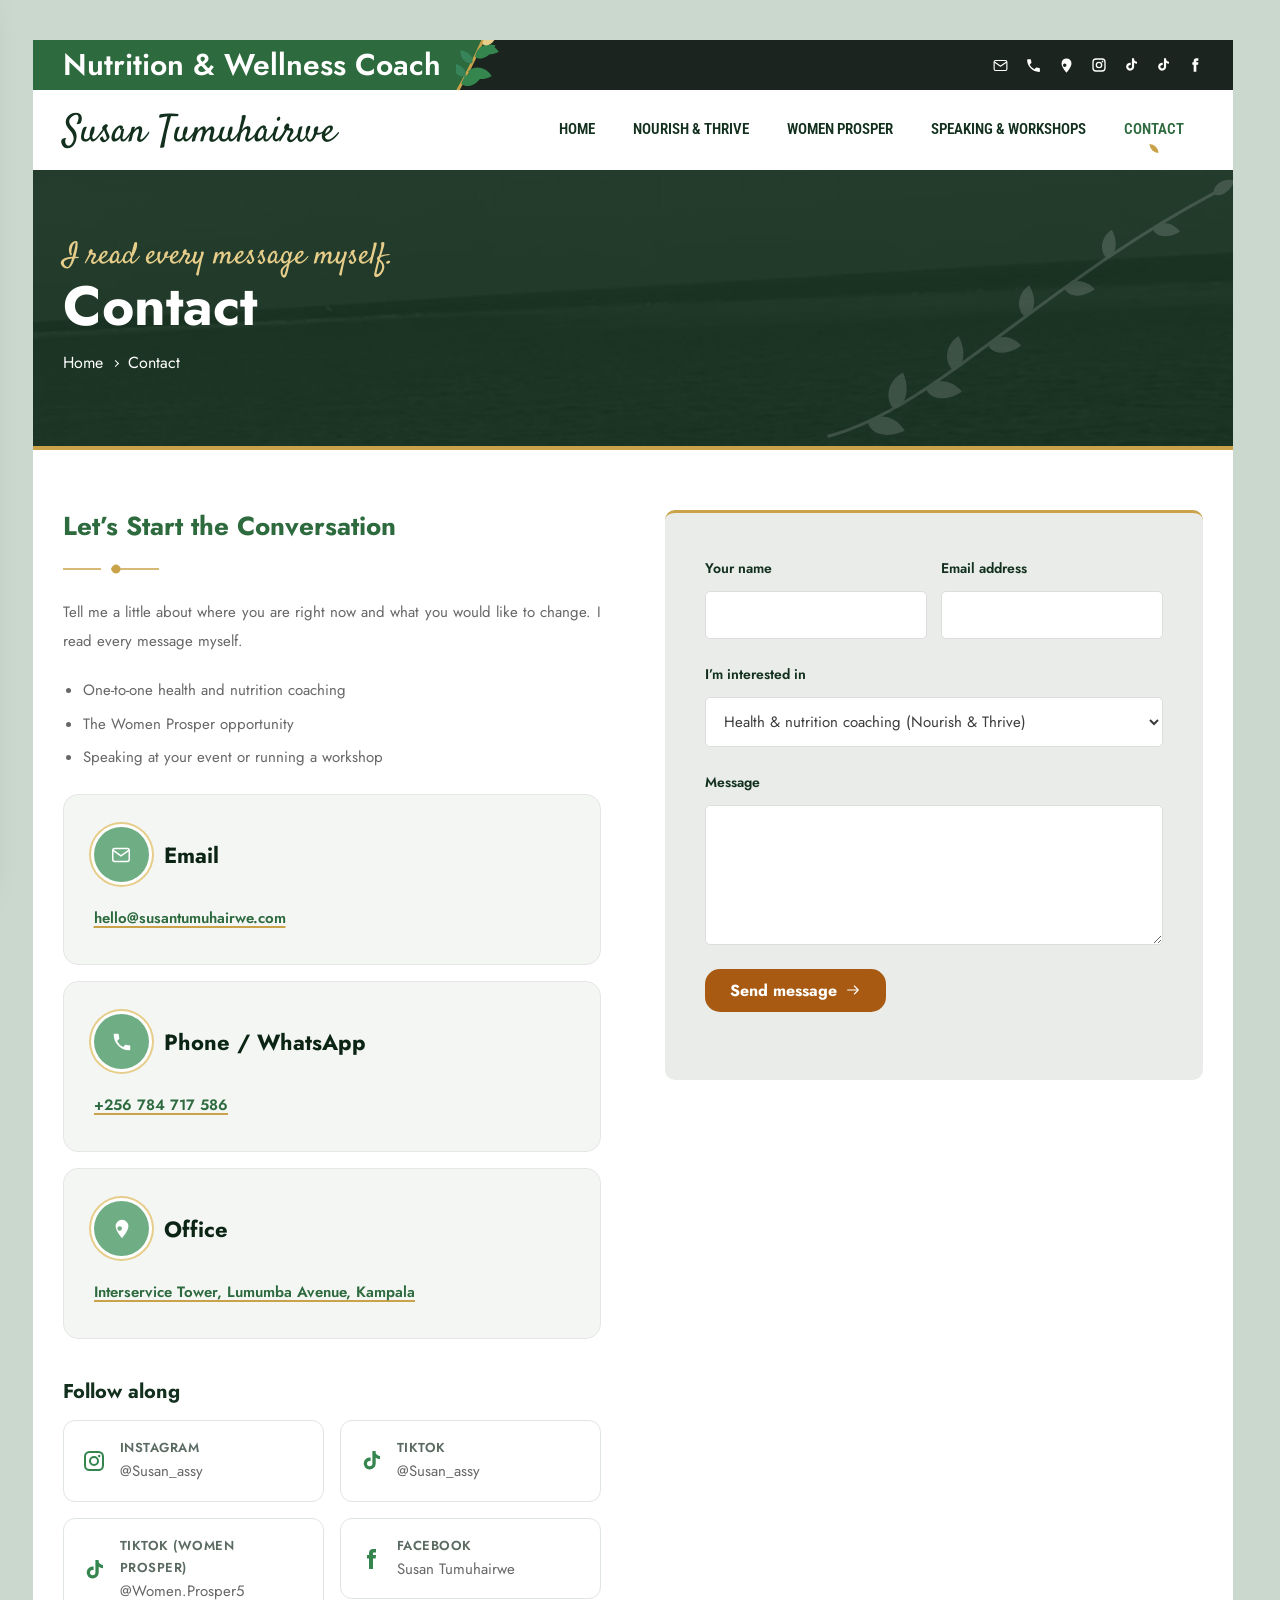
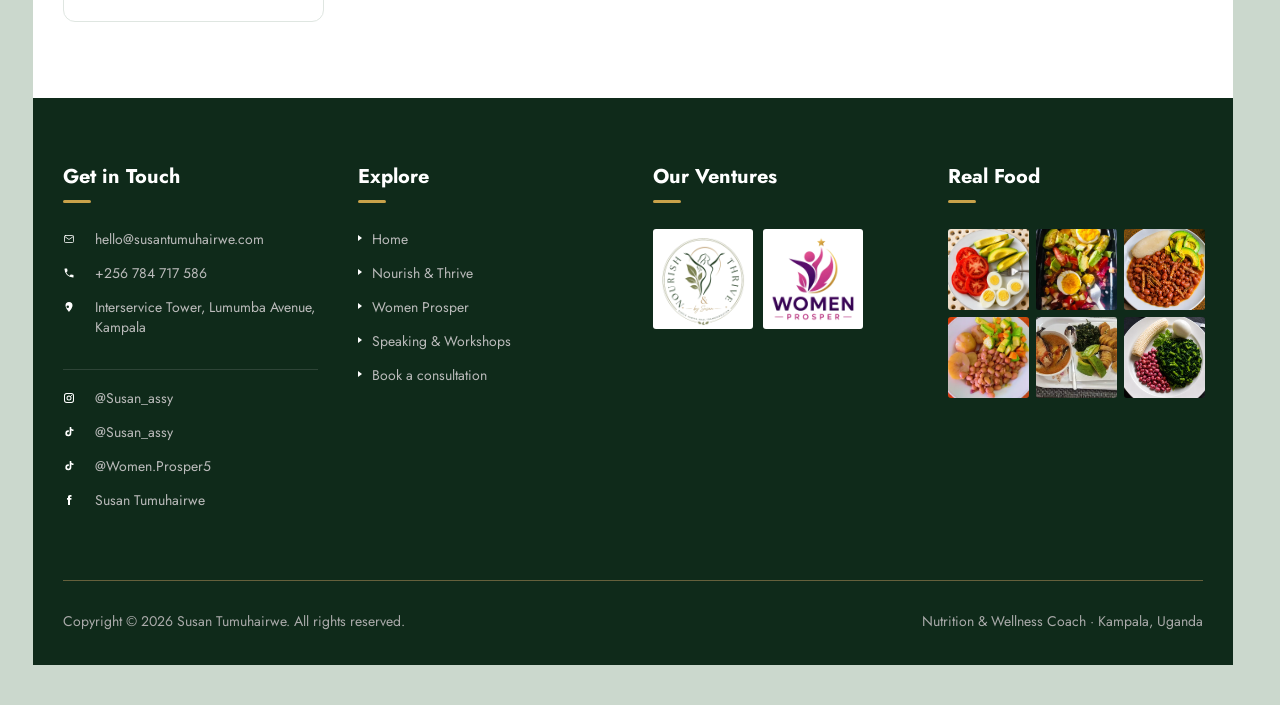
==== commit 04796e83: "Client comments batch 1: home copy, office, phone, socials, speaking order - Home welcome text repla" ====
--- a/site/contact.html
+++ b/site/contact.html
@@ -33,7 +33,7 @@
   <div class="site">
     <div class="topbar">
       <p class="topbar__title"><span class="topbar__text">Nutrition &amp; Wellness Coach</span><svg class="topbar__branch" viewBox="0 0 60 50" width="60" height="50" aria-hidden="true" focusable="false"><path class="tb-fill" d="M0 0 H27 C18 20 10 36 2 50 H0 Z"/><path class="tb-stem" d="M2 50 C10 36 18 20 27 0" fill="none"/><path class="tb-leaf" d="M0 0 C 5 -9 19 -12 30 -2 C 19 8 5 9 0 0 Z" transform="translate(5.4 44.0) rotate(-22) scale(0.82)"/><path class="tb-leaf2" d="M0 0 C 5 -9 19 -12 30 -2 C 19 8 5 9 0 0 Z" transform="translate(9.2 36.8) rotate(-128) scale(0.6)"/><path class="tb-leaf" d="M0 0 C 5 -9 19 -12 30 -2 C 19 8 5 9 0 0 Z" transform="translate(12.2 31.2) rotate(16) scale(0.8)"/><path class="tb-leaf2" d="M0 0 C 5 -9 19 -12 30 -2 C 19 8 5 9 0 0 Z" transform="translate(16.1 23.2) rotate(-128) scale(0.58)"/><path class="tb-leaf" d="M0 0 C 5 -9 19 -12 30 -2 C 19 8 5 9 0 0 Z" transform="translate(19.1 17.0) rotate(-26) scale(0.78)"/><path class="tb-leaf" d="M0 0 C 5 -9 19 -12 30 -2 C 19 8 5 9 0 0 Z" transform="translate(23.3 8.2) rotate(14) scale(0.66)"/><path class="tb-tip" d="M0 0 C 5 -9 19 -12 30 -2 C 19 8 5 9 0 0 Z" transform="translate(26.7 4.6) rotate(-34) scale(.62)"/></svg></p>
-      <ul class="topbar__social"><li><a href="mailto:hello@susantumuhairwe.com" aria-label="Email Susan"><svg class="icon icon--stroke" aria-hidden="true"><use href="#i-mail"></use></svg></a></li><li><a href="tel:+256700000000" aria-label="Call Susan"><svg class="icon" aria-hidden="true"><use href="#i-phone"></use></svg></a></li><li><a href="https://maps.google.com/?q=Kampala,Uganda" aria-label="Studio location, Kampala"><svg class="icon" aria-hidden="true"><use href="#i-pin"></use></svg></a></li></ul>
+      <ul class="topbar__social"><li><a href="mailto:hello@susantumuhairwe.com" aria-label="Email Susan"><svg class="icon icon--stroke" aria-hidden="true"><use href="#i-mail"></use></svg></a></li><li><a href="tel:+256784717586" aria-label="Call Susan"><svg class="icon" aria-hidden="true"><use href="#i-phone"></use></svg></a></li><li><a href="https://maps.google.com/?q=Interservice+Tower,+Lumumba+Avenue,+Kampala" aria-label="Office location: Interservice Tower, Lumumba Avenue, Kampala"><svg class="icon" aria-hidden="true"><use href="#i-pin"></use></svg></a></li><li class="topbar__soc"><a href="https://www.instagram.com/susan_assy/" aria-label="Instagram: @Susan_assy" target="_blank" rel="noopener"><svg class="icon" aria-hidden="true"><use href="#i-instagram"></use></svg></a></li><li class="topbar__soc"><a href="https://www.tiktok.com/@susan_assy" aria-label="TikTok: @Susan_assy" target="_blank" rel="noopener"><svg class="icon" aria-hidden="true"><use href="#i-tiktok"></use></svg></a></li><li class="topbar__soc"><a href="https://www.tiktok.com/@women.prosper5" aria-label="TikTok (Women Prosper): @Women.Prosper5" target="_blank" rel="noopener"><svg class="icon" aria-hidden="true"><use href="#i-tiktok"></use></svg></a></li><li class="topbar__soc"><a href="https://www.facebook.com/search/top?q=Susan%20Tumuhairwe" aria-label="Facebook: Susan Tumuhairwe" target="_blank" rel="noopener"><svg class="icon" aria-hidden="true"><use href="#i-facebook"></use></svg></a></li></ul>
     </div>
     <header class="header">
       <a class="brand" href="index.html" aria-label="Susan Tumuhairwe, home">
@@ -60,7 +60,9 @@
                 <li>Speaking at your event or running a workshop</li>
               </ul>
             </div>
-            <div class="grid rail" data-rail="Contact details" style="gap:16px;margin-top:24px"><div class="infobox infobox--tint-blue"><span class="infobox__icon"><svg class="icon icon--stroke" aria-hidden="true"><use href="#i-mail"></use></svg></span><h3 class="infobox__title">Email</h3><p class="infobox__text"><a href="mailto:hello@susantumuhairwe.com">hello@susantumuhairwe.com</a></p></div><div class="infobox infobox--tint-grey infobox--dark-icon"><span class="infobox__icon"><svg class="icon" aria-hidden="true"><use href="#i-phone"></use></svg></span><h3 class="infobox__title">Phone / WhatsApp</h3><p class="infobox__text"><a href="tel:+256700000000">+256 700 000 000</a></p></div><div class="infobox infobox--tint-blue"><span class="infobox__icon"><svg class="icon" aria-hidden="true"><use href="#i-pin"></use></svg></span><h3 class="infobox__title">Studio</h3><p class="infobox__text"><a href="https://maps.google.com/?q=Kampala,Uganda">Kampala, Uganda</a></p></div></div>
+            <div class="grid rail" data-rail="Contact details" style="gap:16px;margin-top:24px"><div class="infobox infobox--tint-blue"><span class="infobox__icon"><svg class="icon icon--stroke" aria-hidden="true"><use href="#i-mail"></use></svg></span><h3 class="infobox__title">Email</h3><p class="infobox__text"><a href="mailto:hello@susantumuhairwe.com">hello@susantumuhairwe.com</a></p></div><div class="infobox infobox--tint-grey infobox--dark-icon"><span class="infobox__icon"><svg class="icon" aria-hidden="true"><use href="#i-phone"></use></svg></span><h3 class="infobox__title">Phone / WhatsApp</h3><p class="infobox__text"><a href="tel:+256784717586">+256 784 717 586</a></p></div><div class="infobox infobox--tint-blue"><span class="infobox__icon"><svg class="icon" aria-hidden="true"><use href="#i-pin"></use></svg></span><h3 class="infobox__title">Office</h3><p class="infobox__text"><a href="https://maps.google.com/?q=Interservice+Tower,+Lumumba+Avenue,+Kampala">Interservice Tower, Lumumba Avenue, Kampala</a></p></div></div>
+            <h3 class="contact-follow__title">Follow along</h3>
+            <ul class="contact-follow"><li><a href="https://www.instagram.com/susan_assy/" target="_blank" rel="noopener"><svg class="icon" aria-hidden="true"><use href="#i-instagram"></use></svg><span><b>Instagram</b>@Susan_assy</span></a></li><li><a href="https://www.tiktok.com/@susan_assy" target="_blank" rel="noopener"><svg class="icon" aria-hidden="true"><use href="#i-tiktok"></use></svg><span><b>TikTok</b>@Susan_assy</span></a></li><li><a href="https://www.tiktok.com/@women.prosper5" target="_blank" rel="noopener"><svg class="icon" aria-hidden="true"><use href="#i-tiktok"></use></svg><span><b>TikTok (Women Prosper)</b>@Women.Prosper5</span></a></li><li><a href="https://www.facebook.com/search/top?q=Susan%20Tumuhairwe" target="_blank" rel="noopener"><svg class="icon" aria-hidden="true"><use href="#i-facebook"></use></svg><span><b>Facebook</b>Susan Tumuhairwe</span></a></li></ul>
           </div>
           <div class="panel-grey"><form class="form" name="contact" method="POST" action="contact.html" data-netlify="true" netlify-honeypot="bot-field" novalidate data-contact-form data-success="Thank you. Your message has been sent, and I will reply personally.">
             <input type="hidden" name="form-name" value="contact">
@@ -94,9 +96,10 @@
           <h3 class="footer__title">Get in Touch</h3>
           <ul class="footer__list">
             <li><svg class="icon icon--stroke" aria-hidden="true"><use href="#i-mail"></use></svg><a href="mailto:hello@susantumuhairwe.com">hello@susantumuhairwe.com</a></li>
-            <li><svg class="icon" aria-hidden="true"><use href="#i-phone"></use></svg><a href="tel:+256700000000">+256 700 000 000</a></li>
-            <li><svg class="icon" aria-hidden="true"><use href="#i-pin"></use></svg><a href="https://maps.google.com/?q=Kampala,Uganda">Studio, Kampala, Uganda</a></li>
+            <li><svg class="icon" aria-hidden="true"><use href="#i-phone"></use></svg><a href="tel:+256784717586">+256 784 717 586</a></li>
+            <li><svg class="icon" aria-hidden="true"><use href="#i-pin"></use></svg><a href="https://maps.google.com/?q=Interservice+Tower,+Lumumba+Avenue,+Kampala">Interservice Tower, Lumumba Avenue, Kampala</a></li>
           </ul>
+          <ul class="footer__list footer__social"><li><svg class="icon" aria-hidden="true"><use href="#i-instagram"></use></svg><a href="https://www.instagram.com/susan_assy/" target="_blank" rel="noopener" aria-label="Instagram">@Susan_assy</a></li><li><svg class="icon" aria-hidden="true"><use href="#i-tiktok"></use></svg><a href="https://www.tiktok.com/@susan_assy" target="_blank" rel="noopener" aria-label="TikTok">@Susan_assy</a></li><li><svg class="icon" aria-hidden="true"><use href="#i-tiktok"></use></svg><a href="https://www.tiktok.com/@women.prosper5" target="_blank" rel="noopener" aria-label="TikTok (Women Prosper)">@Women.Prosper5</a></li><li><svg class="icon" aria-hidden="true"><use href="#i-facebook"></use></svg><a href="https://www.facebook.com/search/top?q=Susan%20Tumuhairwe" target="_blank" rel="noopener" aria-label="Facebook">Susan Tumuhairwe</a></li></ul>
         </div>
         <div>
           <h3 class="footer__title">Explore</h3>
--- a/site/css/client.css
+++ b/site/css/client.css
@@ -342,3 +342,150 @@
 @media (max-width: 400px) {
   .brand__text { font-size: 27px; }
 }
+
+/* ==========================================================================
+   10. BREATHING SPACE
+   More white space between elements, especially vertically, and fewer competing colours:
+   every info card is one calm neutral card with the same green icon, and card groups sit on plain
+   white instead of a grey box. Spacing only; no layout changes.
+   ========================================================================== */
+:root { --section-pad: 76px; }
+
+.section { padding-bottom: var(--section-pad); }
+.section:not(.section--flush-top) { padding-top: 60px; }
+.section--flush-top { padding-top: 0; }
+
+/* headings, intros, paragraphs */
+.heading-blue, .prose h2 { margin-bottom: 22px; line-height: 1.3; }
+.heading-blue::after, .prose h2::after { margin-top: 18px; }
+.heading-centre { margin-bottom: 22px; }
+.section-intro { max-width: 700px; margin-bottom: 52px; }
+.section-intro p { line-height: 30px; margin-bottom: 0; }
+.prose p { line-height: 29px; margin-bottom: 22px; }
+.prose .lede { margin-top: 6px; }
+.btn-row { gap: 18px 24px; margin-top: 36px; }
+
+/* layout */
+.split { gap: 72px; }
+.grid { gap: 32px; }
+.services { gap: 44px; }
+.gallery { gap: 28px; }
+.gallery__cap { margin-top: 12px; }
+.quick { padding: 34px var(--gutter) 38px; }
+.mosaic { gap: 28px; padding: 56px 10px; }
+.panel-grey { padding: 44px 40px; }
+.cta { padding: 64px 40px; }
+.cta .btn-row { margin-top: 32px; }
+.panel-plain { padding: 0; }
+.stack { margin-top: 56px; }
+
+/* cards: one calm style */
+.infobox, .infobox--tint-blue, .infobox--tint-grey {
+  padding: 32px 30px; background: var(--c-surface-soft); box-shadow: none; border: 1px solid var(--c-line); row-gap: 4px;
+}
+.infobox__icon, .infobox--dark-icon .infobox__icon { background: var(--c-icon-circle); }
+.infobox__text { margin-top: 18px; line-height: 28px; }
+.service__body { padding: 52px 28px 34px; }
+.service__title { margin-bottom: 18px; }
+.service__text { line-height: 29px; }
+.tile__icon { margin-bottom: 30px; }
+
+/* footer */
+.footer__grid { padding: 64px var(--gutter) 56px; gap: 40px; }
+.footer__title { margin-bottom: 26px; }
+.footer__list li { padding-bottom: 14px; }
+.footer__small { padding: 30px 0 34px; }
+
+/* contact + forms */
+.form { gap: 24px; }
+.form__field { gap: 10px; }
+.contact-layout { gap: 64px !important; }
+
+@media (max-width: 1024px) {
+  .split { gap: 48px; }
+  .grid { gap: 28px; }
+  .panel-grey { padding: 36px 28px; }
+}
+
+@media (max-width: 767px) {
+  :root { --section-pad: 52px; }
+  .section:not(.section--flush-top) { padding-top: 32px; }
+  .heading-blue, .prose h2 { margin-bottom: 14px; }
+  .heading-blue::after, .prose h2::after { margin-top: 13px; }
+  .section-intro { margin-bottom: 28px; }
+  .section-intro p, .prose p { font-size: 15px; line-height: 27px; margin-bottom: 18px; }
+  .btn-row { gap: 12px; margin-top: 26px; }
+  .cta .btn-row { margin-top: 22px; }
+
+  .split { gap: 28px; }
+  .split > img { height: 140px; }
+  .grid { gap: 18px; }
+  .rail { gap: 18px; padding-top: 6px; padding-bottom: 20px; }
+  .rail-dots { margin: 0 0 10px; }
+  .quick { padding: 20px var(--gutter) 14px; }
+  .quick__grid.rail { gap: 14px; }
+  .panel-grey { padding: 26px 18px; --rail-bleed: 18px; }
+  .cta { padding: 34px 18px; }
+  .stack { margin-top: 24px; }
+
+  .infobox, .infobox--tint-blue, .infobox--tint-grey { padding: 26px 20px 24px; row-gap: 10px; }
+  .infobox__text { margin-top: 0; line-height: 26px; }
+  .service__body { padding: 44px 20px 18px; }
+  .service__text { line-height: 26px; }
+
+  .more__btn, .clamp-toggle { margin-top: 16px; margin-bottom: 8px; }
+  .clamp-toggle { margin-top: 2px; }
+  .more__chips { gap: 8px; margin: 12px 0 14px; }
+  .more__chips li { padding: 4px 13px; }
+  .more.is-open > .more__extra { padding-top: 6px; }
+
+  .footer__grid { padding: 34px var(--gutter) 10px; gap: 26px; }
+  .footer__title { margin-bottom: 14px; }
+  .footer__list li { padding-bottom: 10px; }
+  .footer__small { padding: 20px 0 26px; gap: 6px; }
+  .contact-layout { gap: 30px !important; }
+  .form { gap: 18px; }
+}
+
+/* ==========================================================================
+   11. SCROLL-IN ANIMATION (tags are added by js/client.js and removed after the entrance)
+   Fade up, slide in from the side, staggered by --anim-delay. The leaf divider under a heading draws itself in.
+   ========================================================================== */
+.anim {
+  opacity: 0; transform: translate3d(0, 42px, 0);
+  transition: opacity .95s cubic-bezier(.22, .7, .2, 1) var(--anim-delay, 0s), transform .95s cubic-bezier(.22, .7, .2, 1) var(--anim-delay, 0s);
+  will-change: opacity, transform;
+}
+.anim--right { transform: translate3d(64px, 0, 0); }
+.anim--left  { transform: translate3d(-64px, 0, 0); }
+.anim--zoom  { transform: scale(.88); }
+.anim.is-in { opacity: 1; transform: none; }
+.heading-blue.anim::after, .prose h2.anim::after { transform: scaleX(0); transition: transform .8s cubic-bezier(.22, .7, .2, 1) calc(var(--anim-delay, 0s) + .45s); }
+.heading-blue.anim.is-in::after, .prose h2.anim.is-in::after { transform: scaleX(1); }
+@media (max-width: 767px) {
+  .anim { transform: translate3d(0, 30px, 0); transition-duration: .8s; }
+  .anim--zoom { transform: scale(.9); }
+}
+@media (prefers-reduced-motion: reduce) {
+  .anim { opacity: 1 !important; transform: none !important; transition: none !important; }
+}
+
+/* ---------- 12. SOCIAL HANDLES (top bar, footer, contact) ---------- */
+.topbar__social { gap: 16px; }
+.topbar__social .topbar__soc:first-of-type { margin-left: 6px; padding-left: 22px; border-left: 1px solid color-mix(in srgb, #fff 35%, transparent); }
+.topbar__social .topbar__soc a { font-size: 16px; }
+.footer__social { margin-top: 18px; padding-top: 18px; border-top: 1px solid color-mix(in srgb, currentColor 18%, transparent); }
+.footer__social a { overflow-wrap: anywhere; }
+.contact-follow__title { margin: 40px 0 16px; font-size: 20px; color: var(--c-navy); }
+.contact-follow { list-style: none; margin: 0; padding: 0; display: grid; grid-template-columns: repeat(2, minmax(0, 1fr)); gap: 16px; }
+.contact-follow a { display: flex; align-items: center; gap: 14px; padding: 16px 18px; border: 1px solid var(--c-border, #dfe6e1); border-radius: 12px; color: inherit; text-decoration: none; background: #fff; transition: border-color .2s, transform .2s; }
+.contact-follow a:hover { border-color: var(--c-sprinkle); transform: translateY(-2px); }
+.contact-follow .icon { flex: none; width: 24px; height: 24px; color: var(--c-accent); }
+.contact-follow span { display: grid; min-width: 0; font-size: 15px; overflow-wrap: anywhere; }
+.contact-follow b { font-size: 13px; letter-spacing: .04em; text-transform: uppercase; color: var(--c-muted, #5b6b62); font-weight: 600; }
+@media (max-width: 767px) {
+  .topbar__social { gap: 14px; }
+  .topbar__social .topbar__soc:first-of-type { margin-left: 2px; padding-left: 14px; }
+  .contact-follow { grid-template-columns: 1fr; gap: 12px; }
+  .contact-follow__title { margin-top: 32px; text-align: center; }
+}
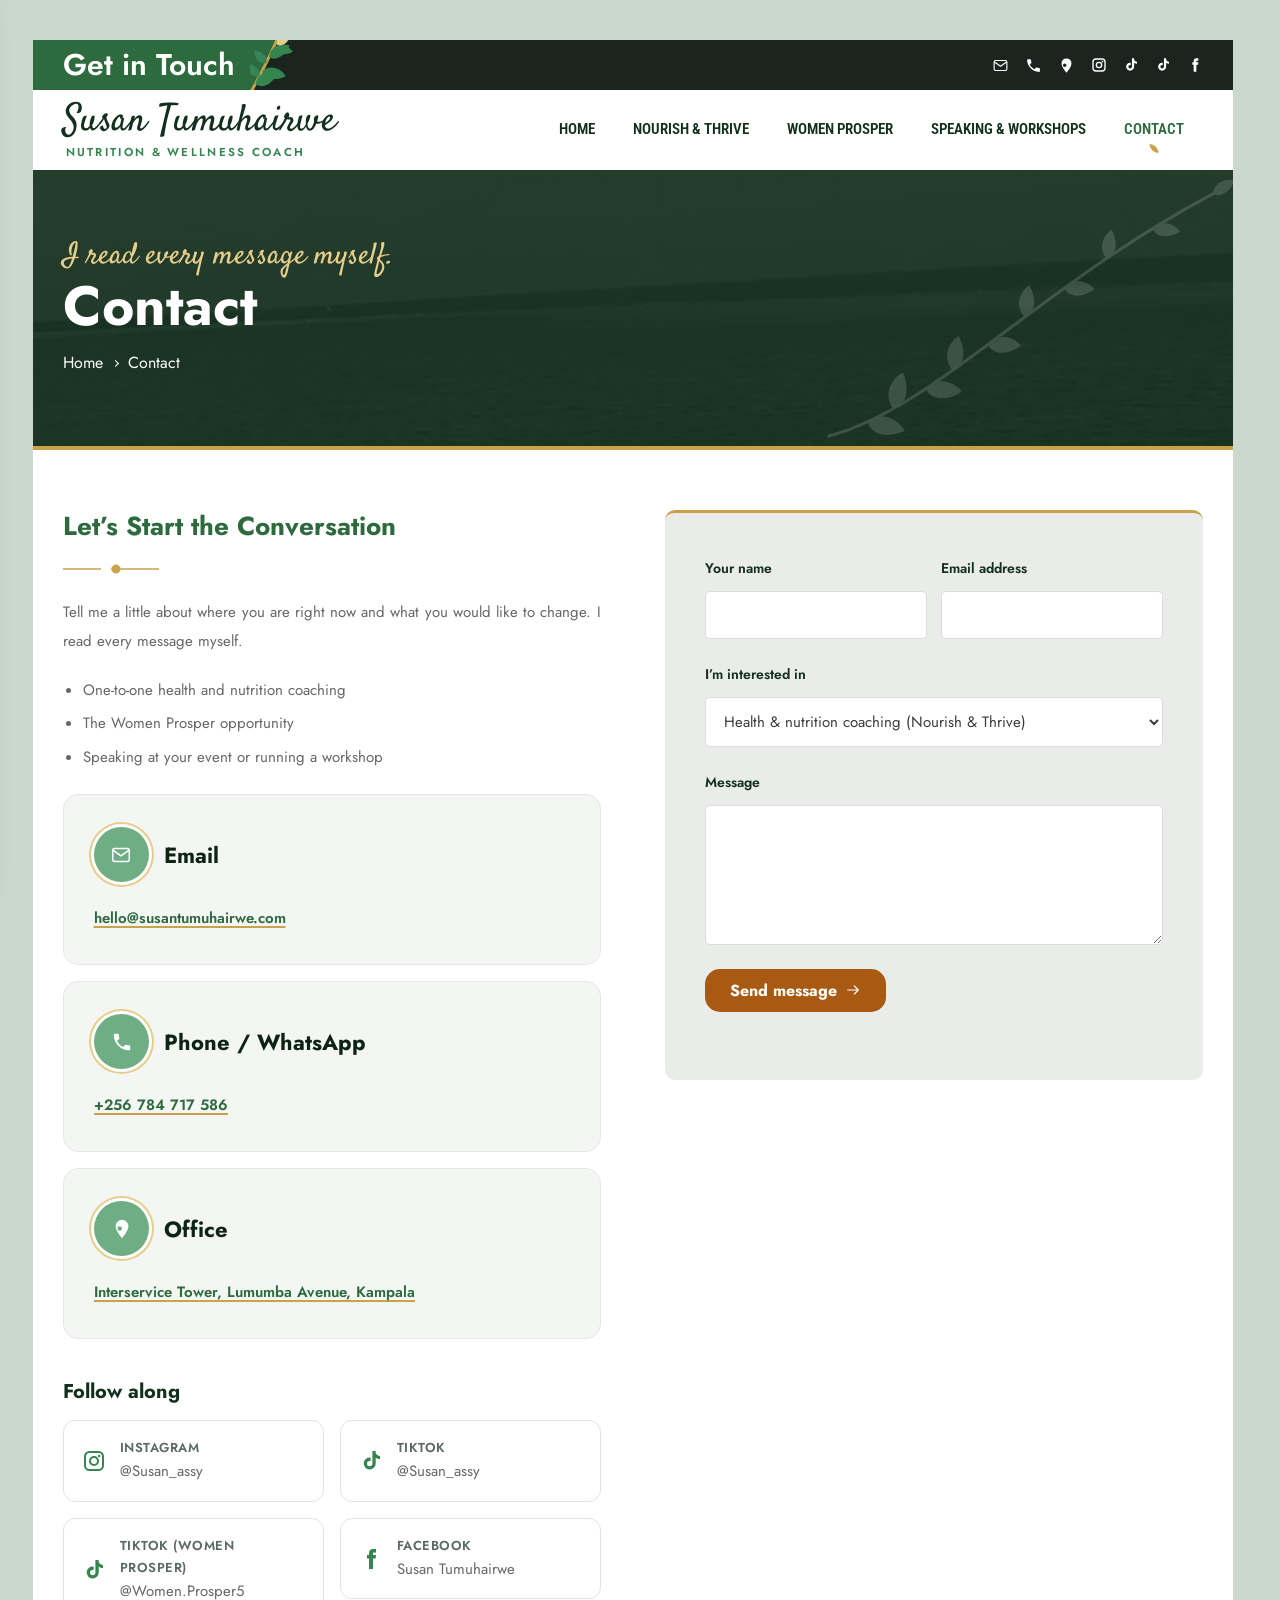
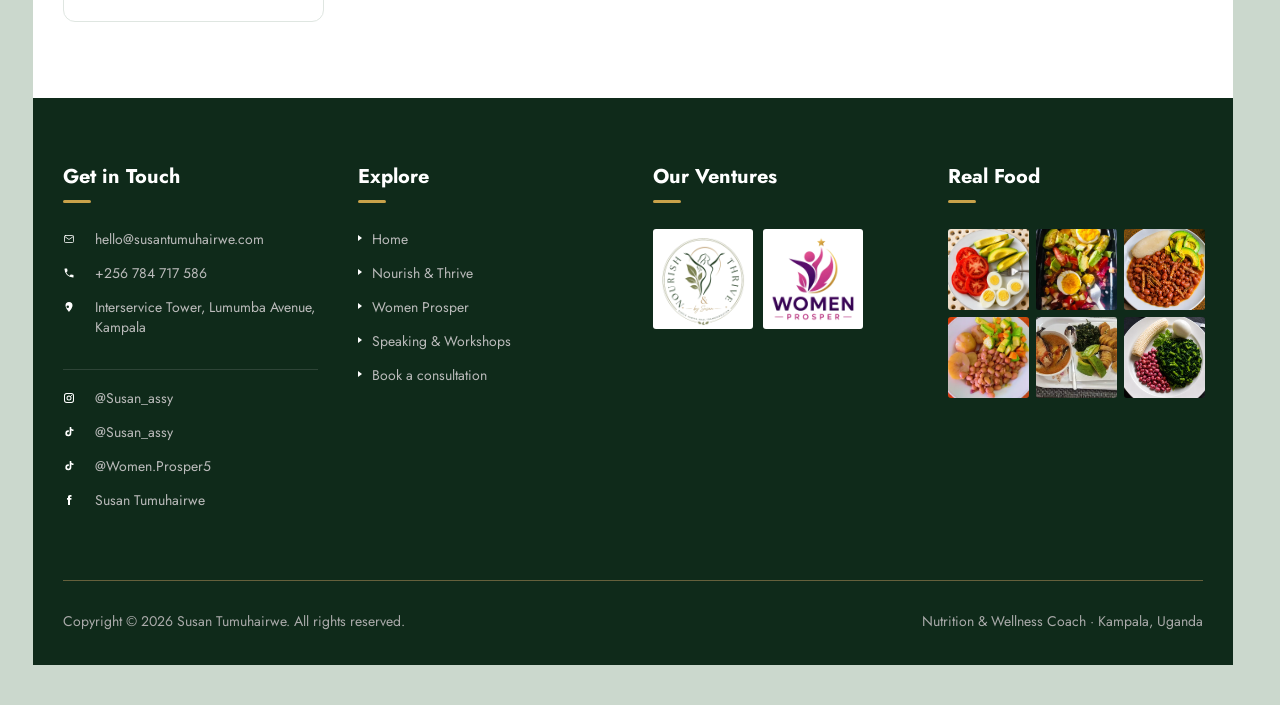
==== commit ad1d0cf0: "Header tagline, per-page top-bar venture name, Speaking photo tiles and divider Co-Authored-By: Clau" ====
--- a/site/contact.html
+++ b/site/contact.html
@@ -32,12 +32,12 @@
   <a class="skip-link" href="#main">Skip to content</a>
   <div class="site">
     <div class="topbar">
-      <p class="topbar__title"><span class="topbar__text">Nutrition &amp; Wellness Coach</span><svg class="topbar__branch" viewBox="0 0 60 50" width="60" height="50" aria-hidden="true" focusable="false"><path class="tb-fill" d="M0 0 H27 C18 20 10 36 2 50 H0 Z"/><path class="tb-stem" d="M2 50 C10 36 18 20 27 0" fill="none"/><path class="tb-leaf" d="M0 0 C 5 -9 19 -12 30 -2 C 19 8 5 9 0 0 Z" transform="translate(5.4 44.0) rotate(-22) scale(0.82)"/><path class="tb-leaf2" d="M0 0 C 5 -9 19 -12 30 -2 C 19 8 5 9 0 0 Z" transform="translate(9.2 36.8) rotate(-128) scale(0.6)"/><path class="tb-leaf" d="M0 0 C 5 -9 19 -12 30 -2 C 19 8 5 9 0 0 Z" transform="translate(12.2 31.2) rotate(16) scale(0.8)"/><path class="tb-leaf2" d="M0 0 C 5 -9 19 -12 30 -2 C 19 8 5 9 0 0 Z" transform="translate(16.1 23.2) rotate(-128) scale(0.58)"/><path class="tb-leaf" d="M0 0 C 5 -9 19 -12 30 -2 C 19 8 5 9 0 0 Z" transform="translate(19.1 17.0) rotate(-26) scale(0.78)"/><path class="tb-leaf" d="M0 0 C 5 -9 19 -12 30 -2 C 19 8 5 9 0 0 Z" transform="translate(23.3 8.2) rotate(14) scale(0.66)"/><path class="tb-tip" d="M0 0 C 5 -9 19 -12 30 -2 C 19 8 5 9 0 0 Z" transform="translate(26.7 4.6) rotate(-34) scale(.62)"/></svg></p>
+      <p class="topbar__title"><span class="topbar__text">Get in Touch</span><svg class="topbar__branch" viewBox="0 0 60 50" width="60" height="50" aria-hidden="true" focusable="false"><path class="tb-fill" d="M0 0 H27 C18 20 10 36 2 50 H0 Z"/><path class="tb-stem" d="M2 50 C10 36 18 20 27 0" fill="none"/><path class="tb-leaf" d="M0 0 C 5 -9 19 -12 30 -2 C 19 8 5 9 0 0 Z" transform="translate(5.4 44.0) rotate(-22) scale(0.82)"/><path class="tb-leaf2" d="M0 0 C 5 -9 19 -12 30 -2 C 19 8 5 9 0 0 Z" transform="translate(9.2 36.8) rotate(-128) scale(0.6)"/><path class="tb-leaf" d="M0 0 C 5 -9 19 -12 30 -2 C 19 8 5 9 0 0 Z" transform="translate(12.2 31.2) rotate(16) scale(0.8)"/><path class="tb-leaf2" d="M0 0 C 5 -9 19 -12 30 -2 C 19 8 5 9 0 0 Z" transform="translate(16.1 23.2) rotate(-128) scale(0.58)"/><path class="tb-leaf" d="M0 0 C 5 -9 19 -12 30 -2 C 19 8 5 9 0 0 Z" transform="translate(19.1 17.0) rotate(-26) scale(0.78)"/><path class="tb-leaf" d="M0 0 C 5 -9 19 -12 30 -2 C 19 8 5 9 0 0 Z" transform="translate(23.3 8.2) rotate(14) scale(0.66)"/><path class="tb-tip" d="M0 0 C 5 -9 19 -12 30 -2 C 19 8 5 9 0 0 Z" transform="translate(26.7 4.6) rotate(-34) scale(.62)"/></svg></p>
       <ul class="topbar__social"><li><a href="mailto:hello@susantumuhairwe.com" aria-label="Email Susan"><svg class="icon icon--stroke" aria-hidden="true"><use href="#i-mail"></use></svg></a></li><li><a href="tel:+256784717586" aria-label="Call Susan"><svg class="icon" aria-hidden="true"><use href="#i-phone"></use></svg></a></li><li><a href="https://maps.google.com/?q=Interservice+Tower,+Lumumba+Avenue,+Kampala" aria-label="Office location: Interservice Tower, Lumumba Avenue, Kampala"><svg class="icon" aria-hidden="true"><use href="#i-pin"></use></svg></a></li><li class="topbar__soc"><a href="https://www.instagram.com/susan_assy/" aria-label="Instagram: @Susan_assy" target="_blank" rel="noopener"><svg class="icon" aria-hidden="true"><use href="#i-instagram"></use></svg></a></li><li class="topbar__soc"><a href="https://www.tiktok.com/@susan_assy" aria-label="TikTok: @Susan_assy" target="_blank" rel="noopener"><svg class="icon" aria-hidden="true"><use href="#i-tiktok"></use></svg></a></li><li class="topbar__soc"><a href="https://www.tiktok.com/@women.prosper5" aria-label="TikTok (Women Prosper): @Women.Prosper5" target="_blank" rel="noopener"><svg class="icon" aria-hidden="true"><use href="#i-tiktok"></use></svg></a></li><li class="topbar__soc"><a href="https://www.facebook.com/search/top?q=Susan%20Tumuhairwe" aria-label="Facebook: Susan Tumuhairwe" target="_blank" rel="noopener"><svg class="icon" aria-hidden="true"><use href="#i-facebook"></use></svg></a></li></ul>
     </div>
     <header class="header">
       <a class="brand" href="index.html" aria-label="Susan Tumuhairwe, home">
-        <span class="brand__text">Susan Tumuhairwe</span>
+        <span class="brand__stack"><span class="brand__text">Susan Tumuhairwe</span><span class="brand__tag">Nutrition &amp; Wellness Coach</span></span>
       </a>
       <nav class="nav" aria-label="Primary">
         <ul class="nav__list"><li class="nav__item"><a class="nav__link" href="index.html">Home</a></li><li class="nav__item"><a class="nav__link" href="nourish-and-thrive.html">Nourish &amp; Thrive</a><ul class="panel"><li><a class="panel__link" href="nourish-and-thrive.html#approach">My approach</a></li><li><a class="panel__link" href="nourish-and-thrive.html#areas">Six areas I work in</a></li><li><a class="panel__link" href="nourish-and-thrive.html#meals">Real food, real meals</a></li><li><a class="panel__link" href="nourish-and-thrive.html#stories">Client stories</a></li></ul></li><li class="nav__item"><a class="nav__link" href="women-prosper.html">Women Prosper</a><ul class="panel"><li><a class="panel__link" href="women-prosper.html#gain">What you&rsquo;ll gain</a></li><li><a class="panel__link" href="women-prosper.html#stories">Success stories</a></li></ul></li><li class="nav__item"><a class="nav__link" href="speaking-and-workshops.html">Speaking &amp; Workshops</a><ul class="panel"><li><a class="panel__link" href="speaking-and-workshops.html#expertise">Areas of expertise</a></li><li><a class="panel__link" href="speaking-and-workshops.html#feedback">Client feedback</a></li></ul></li><li class="nav__item"><a class="nav__link" aria-current="page" href="contact.html">Contact</a></li></ul>
--- a/site/css/client.css
+++ b/site/css/client.css
@@ -46,7 +46,9 @@
 .topbar__social a:hover { color: var(--c-sprinkle-soft); }
 
 .brand { gap: 0; }
-.brand__text { font-size: 38px; line-height: 1; padding-top: 6px; color: var(--c-navy); white-space: nowrap; }
+.brand__stack { display: flex; flex-direction: column; align-items: flex-start; gap: 6px; }
+.brand__text { font-size: 38px; line-height: 1; padding-top: 2px; color: var(--c-navy); white-space: nowrap; }
+.brand__tag { padding-left: 3px; font-size: 11.5px; line-height: 1; font-weight: 600; letter-spacing: .2em; text-transform: uppercase; color: var(--c-accent); white-space: nowrap; }
 
 /* leaf marker replaces the blueprint's underline (current page and hover) */
 .nav__link::after,
@@ -211,7 +213,9 @@
 
   /* header: slim, name in script, menu button on the right (the tab bar carries the main navigation) */
   .header { height: 62px; }
-  .brand__text { font-size: 30px; padding-top: 4px; }
+  .brand__text { font-size: 28px; padding-top: 0; }
+  .brand__stack { gap: 4px; }
+  .brand__tag { font-size: 9px; letter-spacing: .17em; padding-left: 2px; }
   .nav__toggle { order: 0; margin-right: 0; width: 38px; height: 38px; }
   [id] { scroll-margin-top: 76px; }
 
@@ -340,7 +344,8 @@
   .hide-m { display: block; }
 }
 @media (max-width: 400px) {
-  .brand__text { font-size: 27px; }
+  .brand__text { font-size: 26px; }
+  .brand__tag { font-size: 8.5px; letter-spacing: .14em; }
 }
 
 /* ==========================================================================
@@ -489,3 +494,29 @@
   .contact-follow { grid-template-columns: 1fr; gap: 12px; }
   .contact-follow__title { margin-top: 32px; text-align: center; }
 }
+
+/* ---------- 13. CLIENT-SUPPLIED PHOTOS: phone crops ---------- */
+@media (max-width: 767px) {
+  .service__media img[src*="p028-supplement"] { object-position: 50% 26% !important; }  /* keep the headline and the capsule in the shallow phone crop */
+}
+
+/* ---------- 14. SPEAKING SESSION TILES + DIVIDER ---------- */
+.session { position: relative; isolation: isolate; overflow: hidden; display: flex; flex-direction: column; gap: 14px; min-height: 330px; padding: 30px 28px 28px; border-radius: 16px; color: #fff; box-shadow: 0 10px 28px rgba(18, 48, 29, .16); }
+.session__bg { position: absolute; inset: 0; z-index: -2; background-size: cover; filter: grayscale(1) contrast(1.05); transition: transform .8s cubic-bezier(.22, .7, .2, 1); }
+.session::before { content: ""; position: absolute; inset: 0; z-index: -1; background: var(--wash); opacity: .84; transition: opacity .4s; }
+.session:hover .session__bg { transform: scale(1.06); }
+.session:hover::before { opacity: .78; }
+.session__icon { display: grid; place-items: center; width: 54px; height: 54px; flex: none; border-radius: 50%; background: var(--disc); color: #fff; font-size: 22px; box-shadow: 0 0 0 3px rgba(255, 255, 255, .85); }
+.session__icon .icon { width: 1em; height: 1em; }
+.session__title { margin: 6px 0 0; font-size: 22px; line-height: 1.3; color: #fff; }
+.session__text { margin: 0; font-size: 15.5px; line-height: 1.75; color: rgba(255, 255, 255, .93); }
+.divider-label { display: flex; align-items: center; gap: 22px; margin: 72px 0 40px; text-align: center; }
+.divider-label::before, .divider-label::after { content: ""; flex: 1; height: 2px; background: var(--c-sprinkle); opacity: .55; }
+.divider-label span { max-width: 70%; font-size: 21px; font-weight: 600; line-height: 1.35; letter-spacing: .01em; color: var(--c-navy); }
+@media (max-width: 767px) {
+  .session { min-height: 0; height: 100%; padding: 24px 20px 22px; align-items: center; text-align: center; }
+  .session__title { font-size: 20px; }
+  .session__text { font-size: 15px; line-height: 1.7; text-align: center; hyphens: none; }
+  .divider-label { gap: 12px; margin: 48px 0 28px; }
+  .divider-label span { max-width: 78%; font-size: 17px; }
+}
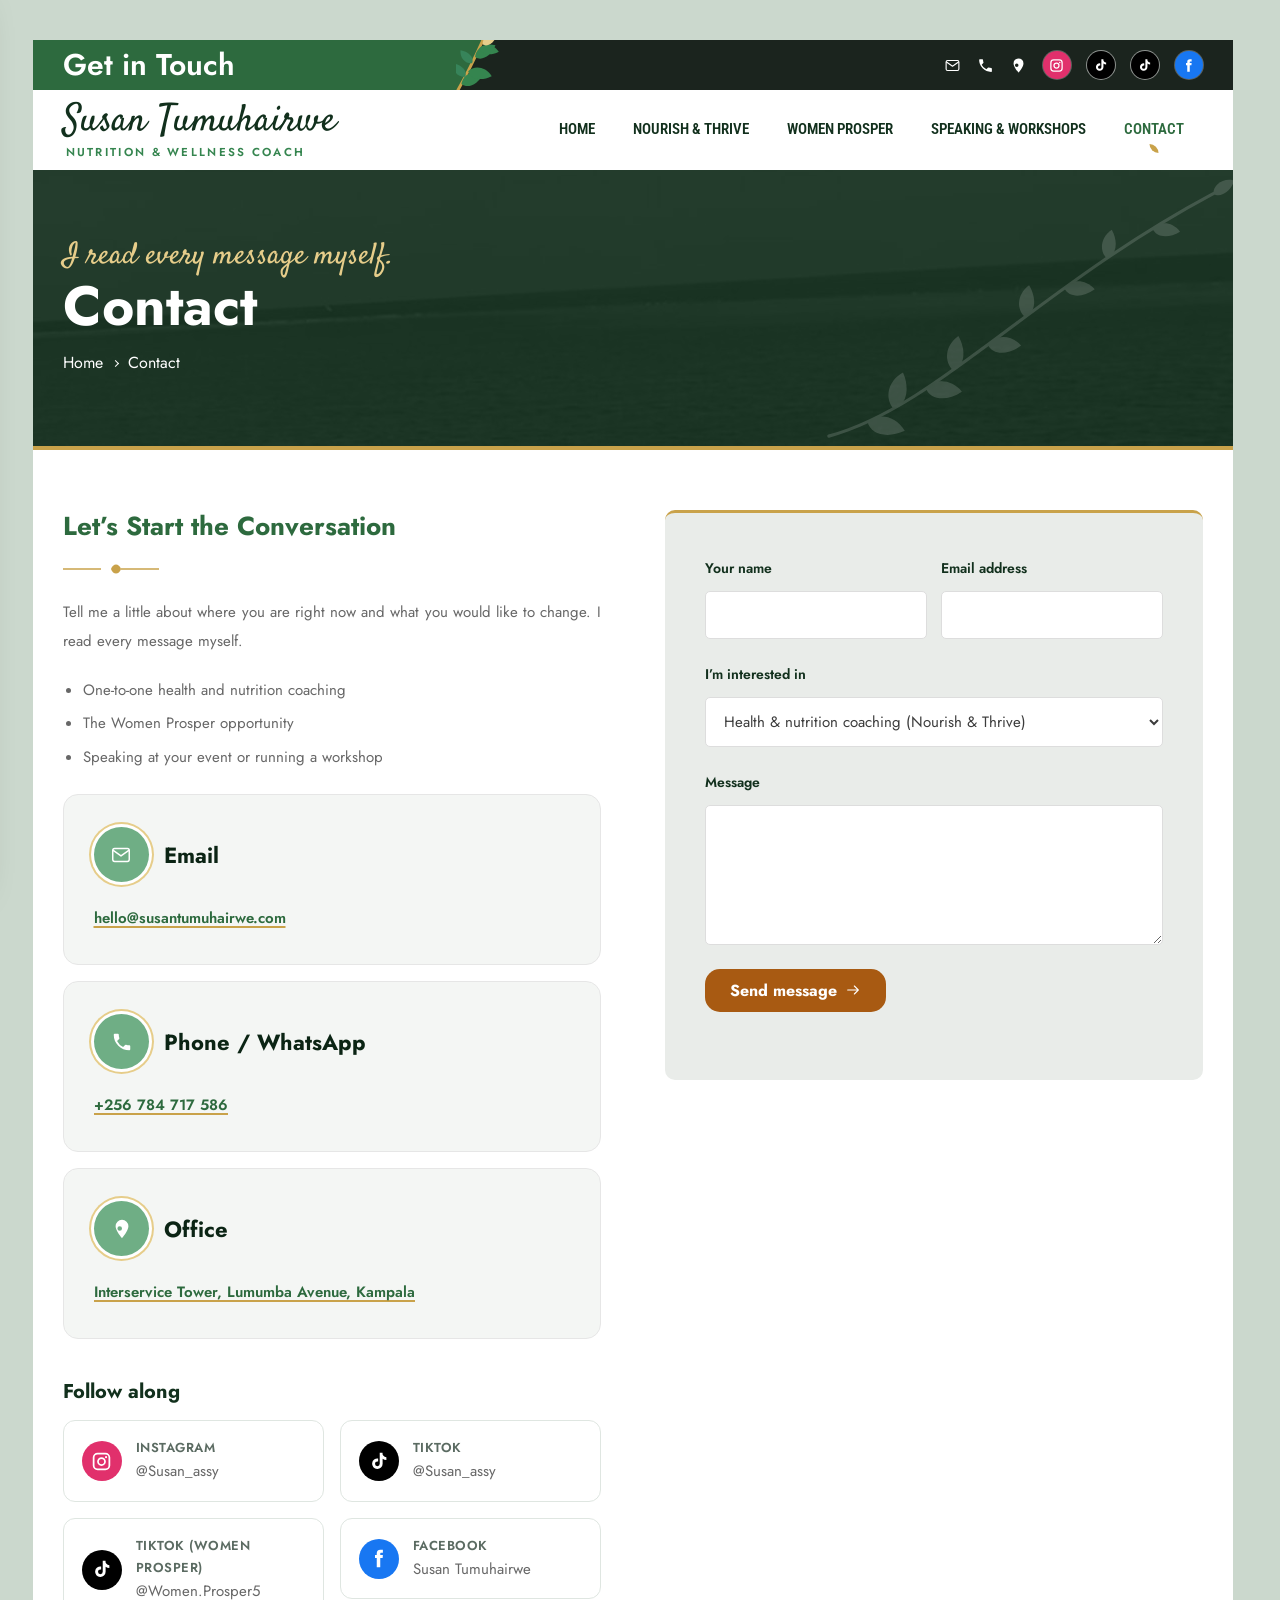
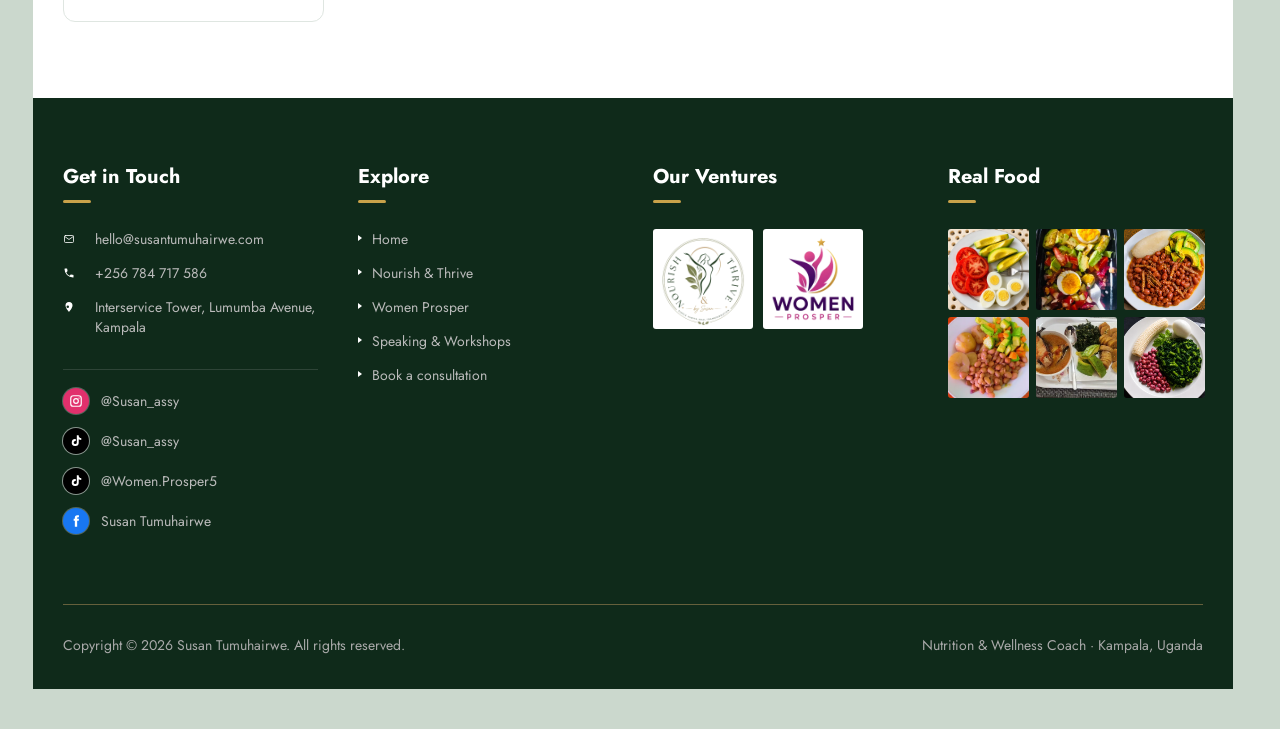
==== commit 2eefa37c: "Remove Home featured strips, equal top-bar tab, brand-coloured social badges Co-Authored-By: Claude " ====
--- a/site/contact.html
+++ b/site/contact.html
@@ -32,8 +32,8 @@
   <a class="skip-link" href="#main">Skip to content</a>
   <div class="site">
     <div class="topbar">
-      <p class="topbar__title"><span class="topbar__text">Get in Touch</span><svg class="topbar__branch" viewBox="0 0 60 50" width="60" height="50" aria-hidden="true" focusable="false"><path class="tb-fill" d="M0 0 H27 C18 20 10 36 2 50 H0 Z"/><path class="tb-stem" d="M2 50 C10 36 18 20 27 0" fill="none"/><path class="tb-leaf" d="M0 0 C 5 -9 19 -12 30 -2 C 19 8 5 9 0 0 Z" transform="translate(5.4 44.0) rotate(-22) scale(0.82)"/><path class="tb-leaf2" d="M0 0 C 5 -9 19 -12 30 -2 C 19 8 5 9 0 0 Z" transform="translate(9.2 36.8) rotate(-128) scale(0.6)"/><path class="tb-leaf" d="M0 0 C 5 -9 19 -12 30 -2 C 19 8 5 9 0 0 Z" transform="translate(12.2 31.2) rotate(16) scale(0.8)"/><path class="tb-leaf2" d="M0 0 C 5 -9 19 -12 30 -2 C 19 8 5 9 0 0 Z" transform="translate(16.1 23.2) rotate(-128) scale(0.58)"/><path class="tb-leaf" d="M0 0 C 5 -9 19 -12 30 -2 C 19 8 5 9 0 0 Z" transform="translate(19.1 17.0) rotate(-26) scale(0.78)"/><path class="tb-leaf" d="M0 0 C 5 -9 19 -12 30 -2 C 19 8 5 9 0 0 Z" transform="translate(23.3 8.2) rotate(14) scale(0.66)"/><path class="tb-tip" d="M0 0 C 5 -9 19 -12 30 -2 C 19 8 5 9 0 0 Z" transform="translate(26.7 4.6) rotate(-34) scale(.62)"/></svg></p>
-      <ul class="topbar__social"><li><a href="mailto:hello@susantumuhairwe.com" aria-label="Email Susan"><svg class="icon icon--stroke" aria-hidden="true"><use href="#i-mail"></use></svg></a></li><li><a href="tel:+256784717586" aria-label="Call Susan"><svg class="icon" aria-hidden="true"><use href="#i-phone"></use></svg></a></li><li><a href="https://maps.google.com/?q=Interservice+Tower,+Lumumba+Avenue,+Kampala" aria-label="Office location: Interservice Tower, Lumumba Avenue, Kampala"><svg class="icon" aria-hidden="true"><use href="#i-pin"></use></svg></a></li><li class="topbar__soc"><a href="https://www.instagram.com/susan_assy/" aria-label="Instagram: @Susan_assy" target="_blank" rel="noopener"><svg class="icon" aria-hidden="true"><use href="#i-instagram"></use></svg></a></li><li class="topbar__soc"><a href="https://www.tiktok.com/@susan_assy" aria-label="TikTok: @Susan_assy" target="_blank" rel="noopener"><svg class="icon" aria-hidden="true"><use href="#i-tiktok"></use></svg></a></li><li class="topbar__soc"><a href="https://www.tiktok.com/@women.prosper5" aria-label="TikTok (Women Prosper): @Women.Prosper5" target="_blank" rel="noopener"><svg class="icon" aria-hidden="true"><use href="#i-tiktok"></use></svg></a></li><li class="topbar__soc"><a href="https://www.facebook.com/search/top?q=Susan%20Tumuhairwe" aria-label="Facebook: Susan Tumuhairwe" target="_blank" rel="noopener"><svg class="icon" aria-hidden="true"><use href="#i-facebook"></use></svg></a></li></ul>
+      <p class="topbar__title"><span class="topbar__text"><span class="topbar__ghost" aria-hidden="true">Nutrition &amp; Wellness Coach</span><span class="topbar__label">Get in Touch</span></span><svg class="topbar__branch" viewBox="0 0 60 50" width="60" height="50" aria-hidden="true" focusable="false"><path class="tb-fill" d="M0 0 H27 C18 20 10 36 2 50 H0 Z"/><path class="tb-stem" d="M2 50 C10 36 18 20 27 0" fill="none"/><path class="tb-leaf" d="M0 0 C 5 -9 19 -12 30 -2 C 19 8 5 9 0 0 Z" transform="translate(5.4 44.0) rotate(-22) scale(0.82)"/><path class="tb-leaf2" d="M0 0 C 5 -9 19 -12 30 -2 C 19 8 5 9 0 0 Z" transform="translate(9.2 36.8) rotate(-128) scale(0.6)"/><path class="tb-leaf" d="M0 0 C 5 -9 19 -12 30 -2 C 19 8 5 9 0 0 Z" transform="translate(12.2 31.2) rotate(16) scale(0.8)"/><path class="tb-leaf2" d="M0 0 C 5 -9 19 -12 30 -2 C 19 8 5 9 0 0 Z" transform="translate(16.1 23.2) rotate(-128) scale(0.58)"/><path class="tb-leaf" d="M0 0 C 5 -9 19 -12 30 -2 C 19 8 5 9 0 0 Z" transform="translate(19.1 17.0) rotate(-26) scale(0.78)"/><path class="tb-leaf" d="M0 0 C 5 -9 19 -12 30 -2 C 19 8 5 9 0 0 Z" transform="translate(23.3 8.2) rotate(14) scale(0.66)"/><path class="tb-tip" d="M0 0 C 5 -9 19 -12 30 -2 C 19 8 5 9 0 0 Z" transform="translate(26.7 4.6) rotate(-34) scale(.62)"/></svg></p>
+      <ul class="topbar__social"><li><a href="mailto:hello@susantumuhairwe.com" aria-label="Email Susan"><svg class="icon icon--stroke" aria-hidden="true"><use href="#i-mail"></use></svg></a></li><li><a href="tel:+256784717586" aria-label="Call Susan"><svg class="icon" aria-hidden="true"><use href="#i-phone"></use></svg></a></li><li><a href="https://maps.google.com/?q=Interservice+Tower,+Lumumba+Avenue,+Kampala" aria-label="Office location: Interservice Tower, Lumumba Avenue, Kampala"><svg class="icon" aria-hidden="true"><use href="#i-pin"></use></svg></a></li><li class="topbar__soc"><a href="https://www.instagram.com/susan_assy/" aria-label="Instagram: @Susan_assy" target="_blank" rel="noopener"><span class="soc soc--instagram"><svg class="icon" aria-hidden="true"><use href="#i-instagram"></use></svg></span></a></li><li class="topbar__soc"><a href="https://www.tiktok.com/@susan_assy" aria-label="TikTok: @Susan_assy" target="_blank" rel="noopener"><span class="soc soc--tiktok"><svg class="icon" aria-hidden="true"><use href="#i-tiktok"></use></svg></span></a></li><li class="topbar__soc"><a href="https://www.tiktok.com/@women.prosper5" aria-label="TikTok (Women Prosper): @Women.Prosper5" target="_blank" rel="noopener"><span class="soc soc--tiktok"><svg class="icon" aria-hidden="true"><use href="#i-tiktok"></use></svg></span></a></li><li class="topbar__soc"><a href="https://www.facebook.com/search/top?q=Susan%20Tumuhairwe" aria-label="Facebook: Susan Tumuhairwe" target="_blank" rel="noopener"><span class="soc soc--facebook"><svg class="icon" aria-hidden="true"><use href="#i-facebook"></use></svg></span></a></li></ul>
     </div>
     <header class="header">
       <a class="brand" href="index.html" aria-label="Susan Tumuhairwe, home">
@@ -62,7 +62,7 @@
             </div>
             <div class="grid rail" data-rail="Contact details" style="gap:16px;margin-top:24px"><div class="infobox infobox--tint-blue"><span class="infobox__icon"><svg class="icon icon--stroke" aria-hidden="true"><use href="#i-mail"></use></svg></span><h3 class="infobox__title">Email</h3><p class="infobox__text"><a href="mailto:hello@susantumuhairwe.com">hello@susantumuhairwe.com</a></p></div><div class="infobox infobox--tint-grey infobox--dark-icon"><span class="infobox__icon"><svg class="icon" aria-hidden="true"><use href="#i-phone"></use></svg></span><h3 class="infobox__title">Phone / WhatsApp</h3><p class="infobox__text"><a href="tel:+256784717586">+256 784 717 586</a></p></div><div class="infobox infobox--tint-blue"><span class="infobox__icon"><svg class="icon" aria-hidden="true"><use href="#i-pin"></use></svg></span><h3 class="infobox__title">Office</h3><p class="infobox__text"><a href="https://maps.google.com/?q=Interservice+Tower,+Lumumba+Avenue,+Kampala">Interservice Tower, Lumumba Avenue, Kampala</a></p></div></div>
             <h3 class="contact-follow__title">Follow along</h3>
-            <ul class="contact-follow"><li><a href="https://www.instagram.com/susan_assy/" target="_blank" rel="noopener"><svg class="icon" aria-hidden="true"><use href="#i-instagram"></use></svg><span><b>Instagram</b>@Susan_assy</span></a></li><li><a href="https://www.tiktok.com/@susan_assy" target="_blank" rel="noopener"><svg class="icon" aria-hidden="true"><use href="#i-tiktok"></use></svg><span><b>TikTok</b>@Susan_assy</span></a></li><li><a href="https://www.tiktok.com/@women.prosper5" target="_blank" rel="noopener"><svg class="icon" aria-hidden="true"><use href="#i-tiktok"></use></svg><span><b>TikTok (Women Prosper)</b>@Women.Prosper5</span></a></li><li><a href="https://www.facebook.com/search/top?q=Susan%20Tumuhairwe" target="_blank" rel="noopener"><svg class="icon" aria-hidden="true"><use href="#i-facebook"></use></svg><span><b>Facebook</b>Susan Tumuhairwe</span></a></li></ul>
+            <ul class="contact-follow"><li><a href="https://www.instagram.com/susan_assy/" target="_blank" rel="noopener"><span class="soc soc--instagram"><svg class="icon" aria-hidden="true"><use href="#i-instagram"></use></svg></span><span><b>Instagram</b>@Susan_assy</span></a></li><li><a href="https://www.tiktok.com/@susan_assy" target="_blank" rel="noopener"><span class="soc soc--tiktok"><svg class="icon" aria-hidden="true"><use href="#i-tiktok"></use></svg></span><span><b>TikTok</b>@Susan_assy</span></a></li><li><a href="https://www.tiktok.com/@women.prosper5" target="_blank" rel="noopener"><span class="soc soc--tiktok"><svg class="icon" aria-hidden="true"><use href="#i-tiktok"></use></svg></span><span><b>TikTok (Women Prosper)</b>@Women.Prosper5</span></a></li><li><a href="https://www.facebook.com/search/top?q=Susan%20Tumuhairwe" target="_blank" rel="noopener"><span class="soc soc--facebook"><svg class="icon" aria-hidden="true"><use href="#i-facebook"></use></svg></span><span><b>Facebook</b>Susan Tumuhairwe</span></a></li></ul>
           </div>
           <div class="panel-grey"><form class="form" name="contact" method="POST" action="contact.html" data-netlify="true" netlify-honeypot="bot-field" novalidate data-contact-form data-success="Thank you. Your message has been sent, and I will reply personally.">
             <input type="hidden" name="form-name" value="contact">
@@ -99,7 +99,7 @@
             <li><svg class="icon" aria-hidden="true"><use href="#i-phone"></use></svg><a href="tel:+256784717586">+256 784 717 586</a></li>
             <li><svg class="icon" aria-hidden="true"><use href="#i-pin"></use></svg><a href="https://maps.google.com/?q=Interservice+Tower,+Lumumba+Avenue,+Kampala">Interservice Tower, Lumumba Avenue, Kampala</a></li>
           </ul>
-          <ul class="footer__list footer__social"><li><svg class="icon" aria-hidden="true"><use href="#i-instagram"></use></svg><a href="https://www.instagram.com/susan_assy/" target="_blank" rel="noopener" aria-label="Instagram">@Susan_assy</a></li><li><svg class="icon" aria-hidden="true"><use href="#i-tiktok"></use></svg><a href="https://www.tiktok.com/@susan_assy" target="_blank" rel="noopener" aria-label="TikTok">@Susan_assy</a></li><li><svg class="icon" aria-hidden="true"><use href="#i-tiktok"></use></svg><a href="https://www.tiktok.com/@women.prosper5" target="_blank" rel="noopener" aria-label="TikTok (Women Prosper)">@Women.Prosper5</a></li><li><svg class="icon" aria-hidden="true"><use href="#i-facebook"></use></svg><a href="https://www.facebook.com/search/top?q=Susan%20Tumuhairwe" target="_blank" rel="noopener" aria-label="Facebook">Susan Tumuhairwe</a></li></ul>
+          <ul class="footer__list footer__social"><li><span class="soc soc--instagram"><svg class="icon" aria-hidden="true"><use href="#i-instagram"></use></svg></span><a href="https://www.instagram.com/susan_assy/" target="_blank" rel="noopener" aria-label="Instagram">@Susan_assy</a></li><li><span class="soc soc--tiktok"><svg class="icon" aria-hidden="true"><use href="#i-tiktok"></use></svg></span><a href="https://www.tiktok.com/@susan_assy" target="_blank" rel="noopener" aria-label="TikTok">@Susan_assy</a></li><li><span class="soc soc--tiktok"><svg class="icon" aria-hidden="true"><use href="#i-tiktok"></use></svg></span><a href="https://www.tiktok.com/@women.prosper5" target="_blank" rel="noopener" aria-label="TikTok (Women Prosper)">@Women.Prosper5</a></li><li><span class="soc soc--facebook"><svg class="icon" aria-hidden="true"><use href="#i-facebook"></use></svg></span><a href="https://www.facebook.com/search/top?q=Susan%20Tumuhairwe" target="_blank" rel="noopener" aria-label="Facebook">Susan Tumuhairwe</a></li></ul>
         </div>
         <div>
           <h3 class="footer__title">Explore</h3>
--- a/site/css/client.css
+++ b/site/css/client.css
@@ -36,7 +36,11 @@
 /* ---------- 2. HEADER / BRAND / NAV ---------- */
 /* top bar: the tab's slanted edge is a leafy branch (gold stem, leaves growing into the bar) */
 .topbar__title { padding: 0; background: none; clip-path: none; align-items: stretch; }
-.topbar__text { display: flex; align-items: center; padding: 0 16px 0 var(--gutter); background: var(--c-primary); }
+.topbar__text { display: grid; align-items: center; padding: 0 16px 0 var(--gutter); background: var(--c-primary); }
+/* every page's tab is as wide as the longest one (the Home title): an invisible copy of it sets the width, so the tab never changes size between pages */
+.topbar__text > * { grid-area: 1 / 1; white-space: nowrap; }
+.topbar__ghost { visibility: hidden; pointer-events: none; }
+.topbar__label { justify-self: start; }
 .topbar__branch { display: block; flex: none; margin-left: -1px; }
 .topbar__branch .tb-fill { fill: var(--c-primary); }
 .topbar__branch .tb-leaf { fill: var(--c-accent); }
@@ -477,15 +481,25 @@
 
 /* ---------- 12. SOCIAL HANDLES (top bar, footer, contact) ---------- */
 .topbar__social { gap: 16px; }
+/* social badges wear each network's own colour so visitors recognise them at a glance */
+.soc { --soc: #333; display: inline-grid; place-items: center; flex: none; width: 28px; height: 28px; border-radius: 50%; background: var(--soc); color: #fff; font-size: 15px; box-shadow: 0 0 0 1px rgba(255, 255, 255, .28); transition: transform .2s; }
+.soc .icon { width: 1em; height: 1em; }
+.soc--instagram { --soc: #e1306c; }
+.soc--facebook { --soc: #1877f2; }
+.soc--tiktok { --soc: #000; box-shadow: 0 0 0 1px rgba(255, 255, 255, .5); }
+a:hover > .soc { transform: scale(1.12); }
 .topbar__social .topbar__soc:first-of-type { margin-left: 6px; padding-left: 22px; border-left: 1px solid color-mix(in srgb, #fff 35%, transparent); }
 .topbar__social .topbar__soc a { font-size: 16px; }
+.topbar__social .topbar__soc a:hover { color: #fff; }
 .footer__social { margin-top: 18px; padding-top: 18px; border-top: 1px solid color-mix(in srgb, currentColor 18%, transparent); }
+.footer__social li { display: flex; align-items: center; gap: 12px; padding-left: 0; }
+.footer__social .soc { width: 26px; height: 26px; font-size: 14px; }
 .footer__social a { overflow-wrap: anywhere; }
 .contact-follow__title { margin: 40px 0 16px; font-size: 20px; color: var(--c-navy); }
 .contact-follow { list-style: none; margin: 0; padding: 0; display: grid; grid-template-columns: repeat(2, minmax(0, 1fr)); gap: 16px; }
 .contact-follow a { display: flex; align-items: center; gap: 14px; padding: 16px 18px; border: 1px solid var(--c-border, #dfe6e1); border-radius: 12px; color: inherit; text-decoration: none; background: #fff; transition: border-color .2s, transform .2s; }
 .contact-follow a:hover { border-color: var(--c-sprinkle); transform: translateY(-2px); }
-.contact-follow .icon { flex: none; width: 24px; height: 24px; color: var(--c-accent); }
+.contact-follow .soc { width: 40px; height: 40px; font-size: 21px; box-shadow: none; }
 .contact-follow span { display: grid; min-width: 0; font-size: 15px; overflow-wrap: anywhere; }
 .contact-follow b { font-size: 13px; letter-spacing: .04em; text-transform: uppercase; color: var(--c-muted, #5b6b62); font-weight: 600; }
 @media (max-width: 767px) {
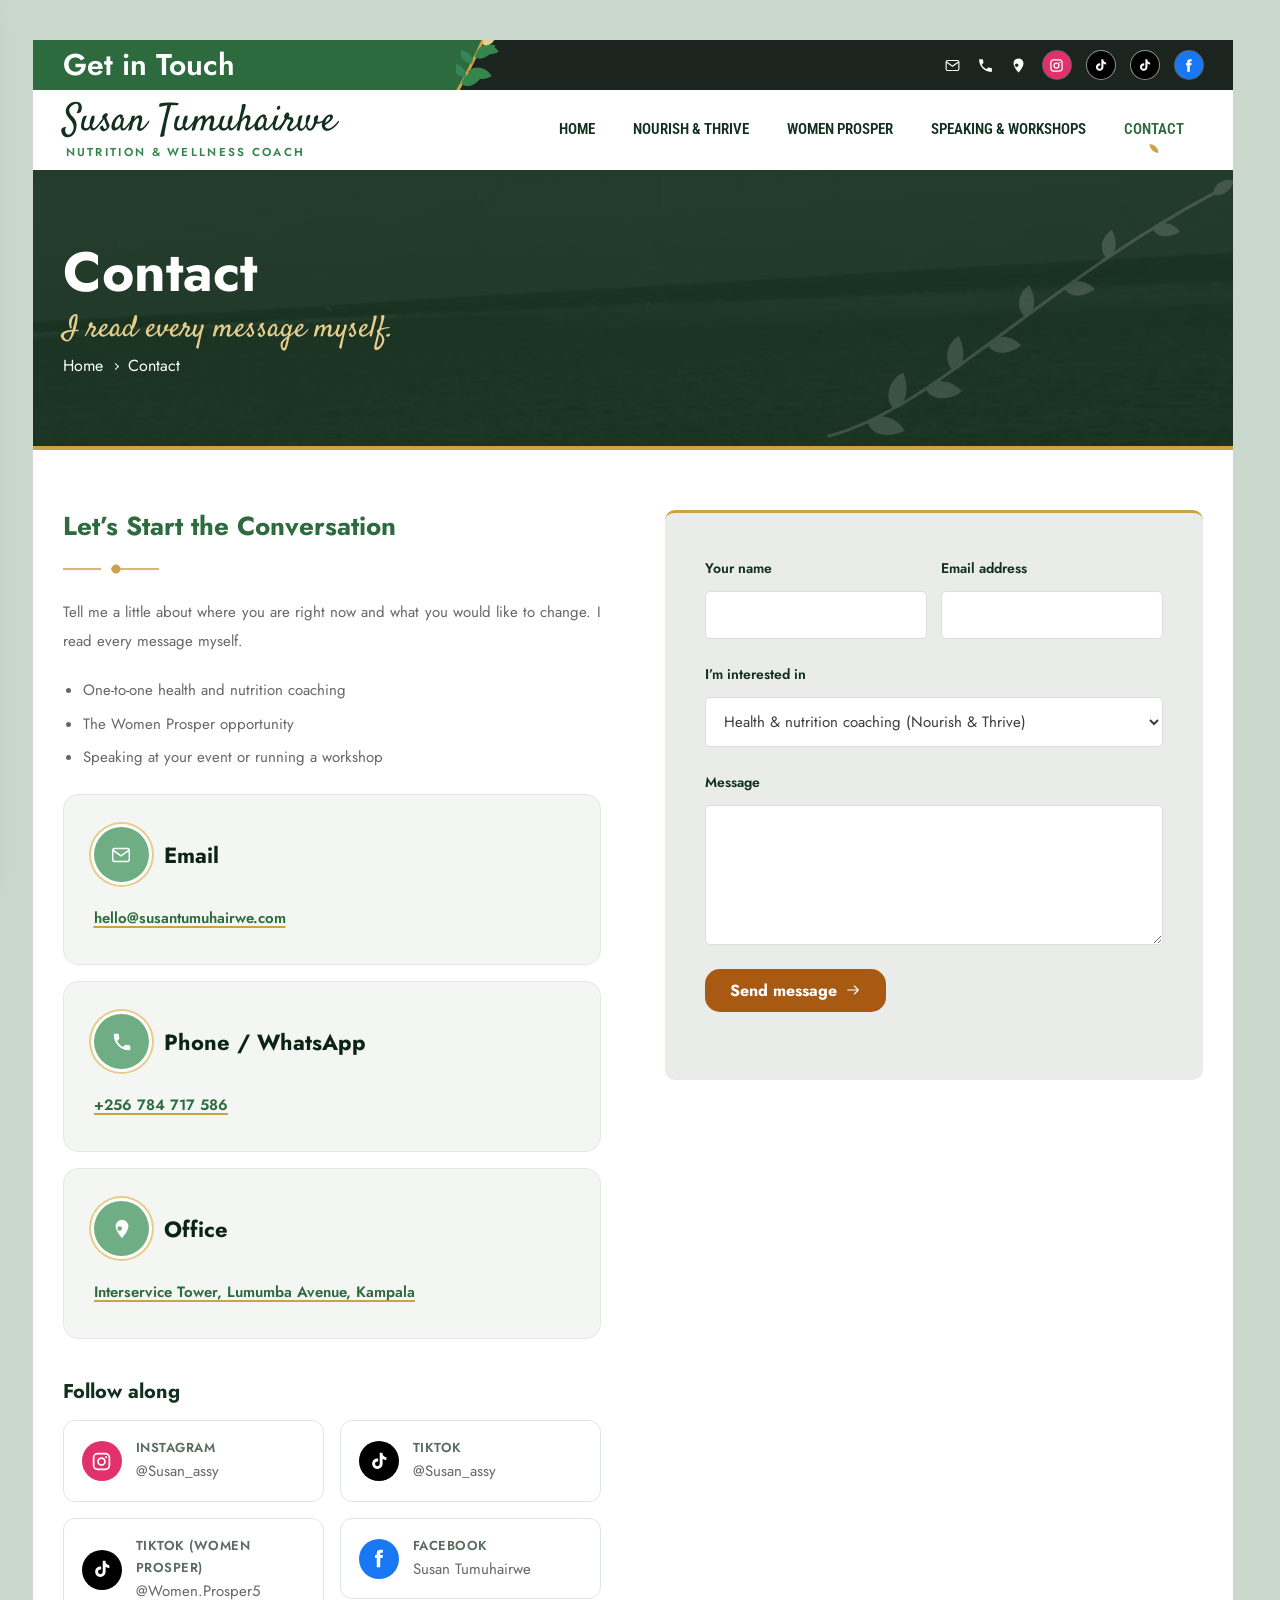
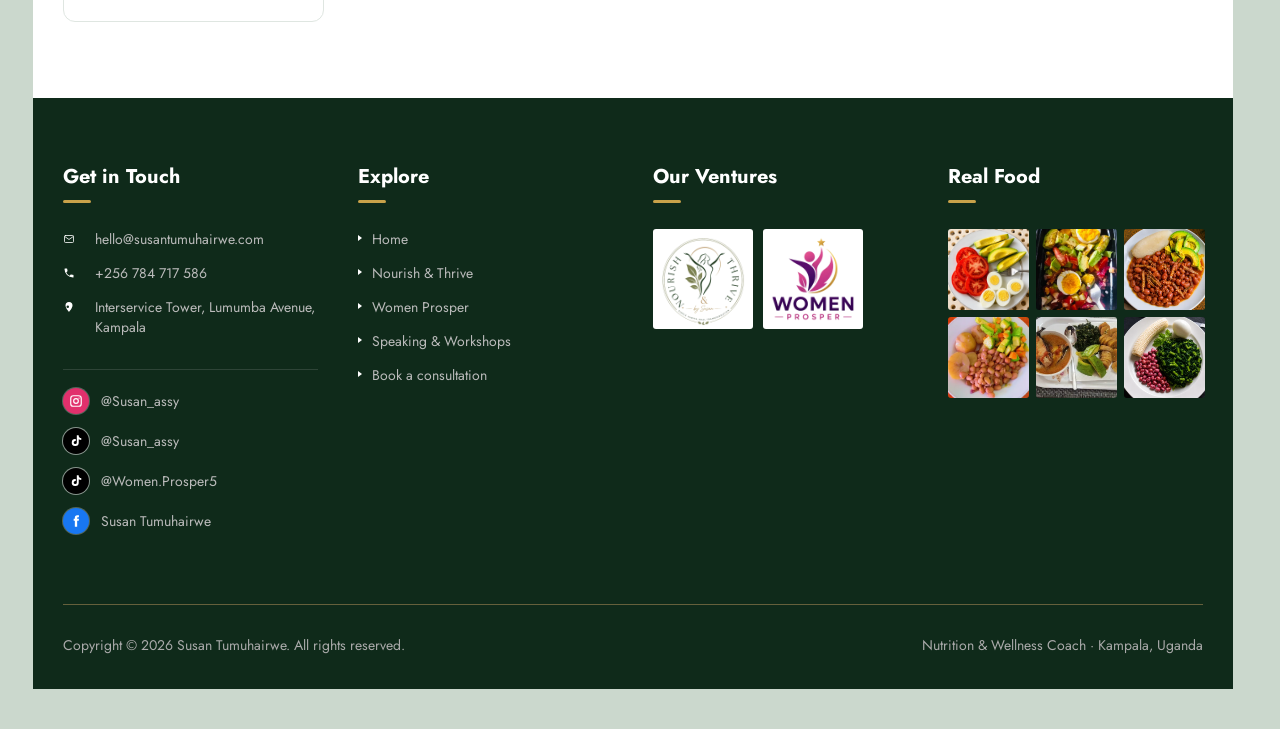
==== commit 6d194abc: "Banner: page title before the script tagline Co-Authored-By: Claude Sonnet 5.5 <noreply@anthropic.co" ====
--- a/site/contact.html
+++ b/site/contact.html
@@ -45,7 +45,7 @@
       </nav>
     </header>
     <section class="banner banner--branch" aria-label="Page title" style="background-image:url(images/banner-shore.jpg)">
-      <div class="banner__text"><p class="banner__kicker">I read every message myself.</p><h1 class="banner__title">Contact</h1><ol class="crumbs"><li><a href="index.html">Home</a></li><li>Contact</li></ol></div>
+      <div class="banner__text"><h1 class="banner__title">Contact</h1><p class="banner__kicker">I read every message myself.</p><ol class="crumbs"><li><a href="index.html">Home</a></li><li>Contact</li></ol></div>
       <span class="banner__branch" aria-hidden="true"></span>
     </section>
     <main id="main">
--- a/site/css/client.css
+++ b/site/css/client.css
@@ -93,7 +93,7 @@
 .banner::before { content: ""; position: absolute; inset: 0; background: color-mix(in srgb, var(--c-navy) 82%, transparent); }
 .banner__text, .banner__emblem, .banner__branch { position: relative; z-index: 1; }
 .banner { justify-content: space-between; border-bottom: 4px solid var(--c-sprinkle); }
-.banner__kicker { margin: 0 0 -2px; font-size: 30px; line-height: 1.1; color: var(--c-sprinkle-soft); }
+.banner__kicker { margin: 4px 0 6px; font-size: 30px; line-height: 1.1; color: var(--c-sprinkle-soft); }
 .banner__emblem {
   flex: none; display: grid; place-items: center; width: 196px; height: 196px; padding: 14px; margin-right: 24px;
   background: #fff; border-radius: 50%; border: 4px solid var(--c-sprinkle);
@@ -260,7 +260,7 @@
   /* inner-page banner: compact row, emblem on the left */
   .banner { height: 108px; padding: 0 var(--gutter); gap: 14px; justify-content: flex-start; text-align: left; }
   .banner__title { font-size: 27px; line-height: 32px; }
-  .banner__kicker { font-size: 19px; margin: 0; }
+  .banner__kicker { font-size: 19px; margin: 2px 0 4px; }
   .crumbs { display: none; }
   .banner__emblem { order: -1; width: 72px; height: 72px; padding: 6px; margin: 0; border-width: 3px; }
   .banner__branch { width: 70%; opacity: .12; }
